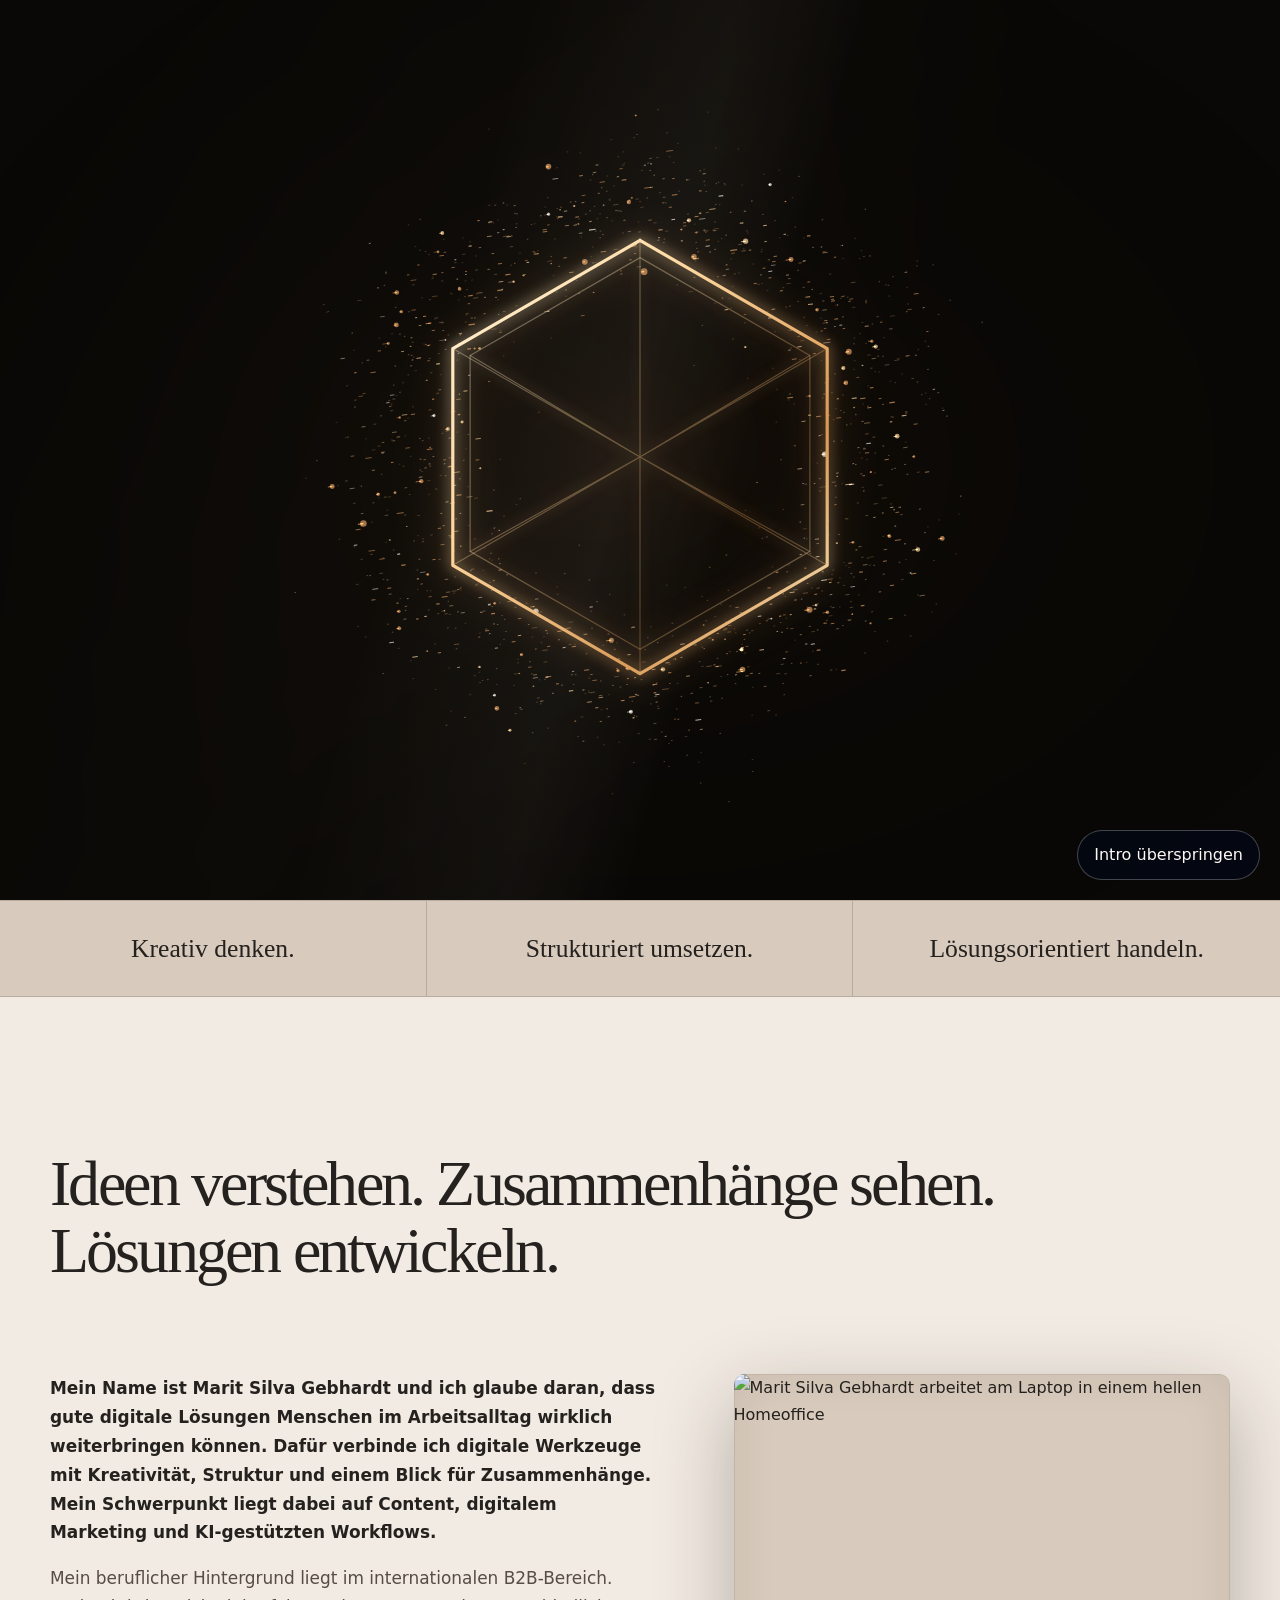
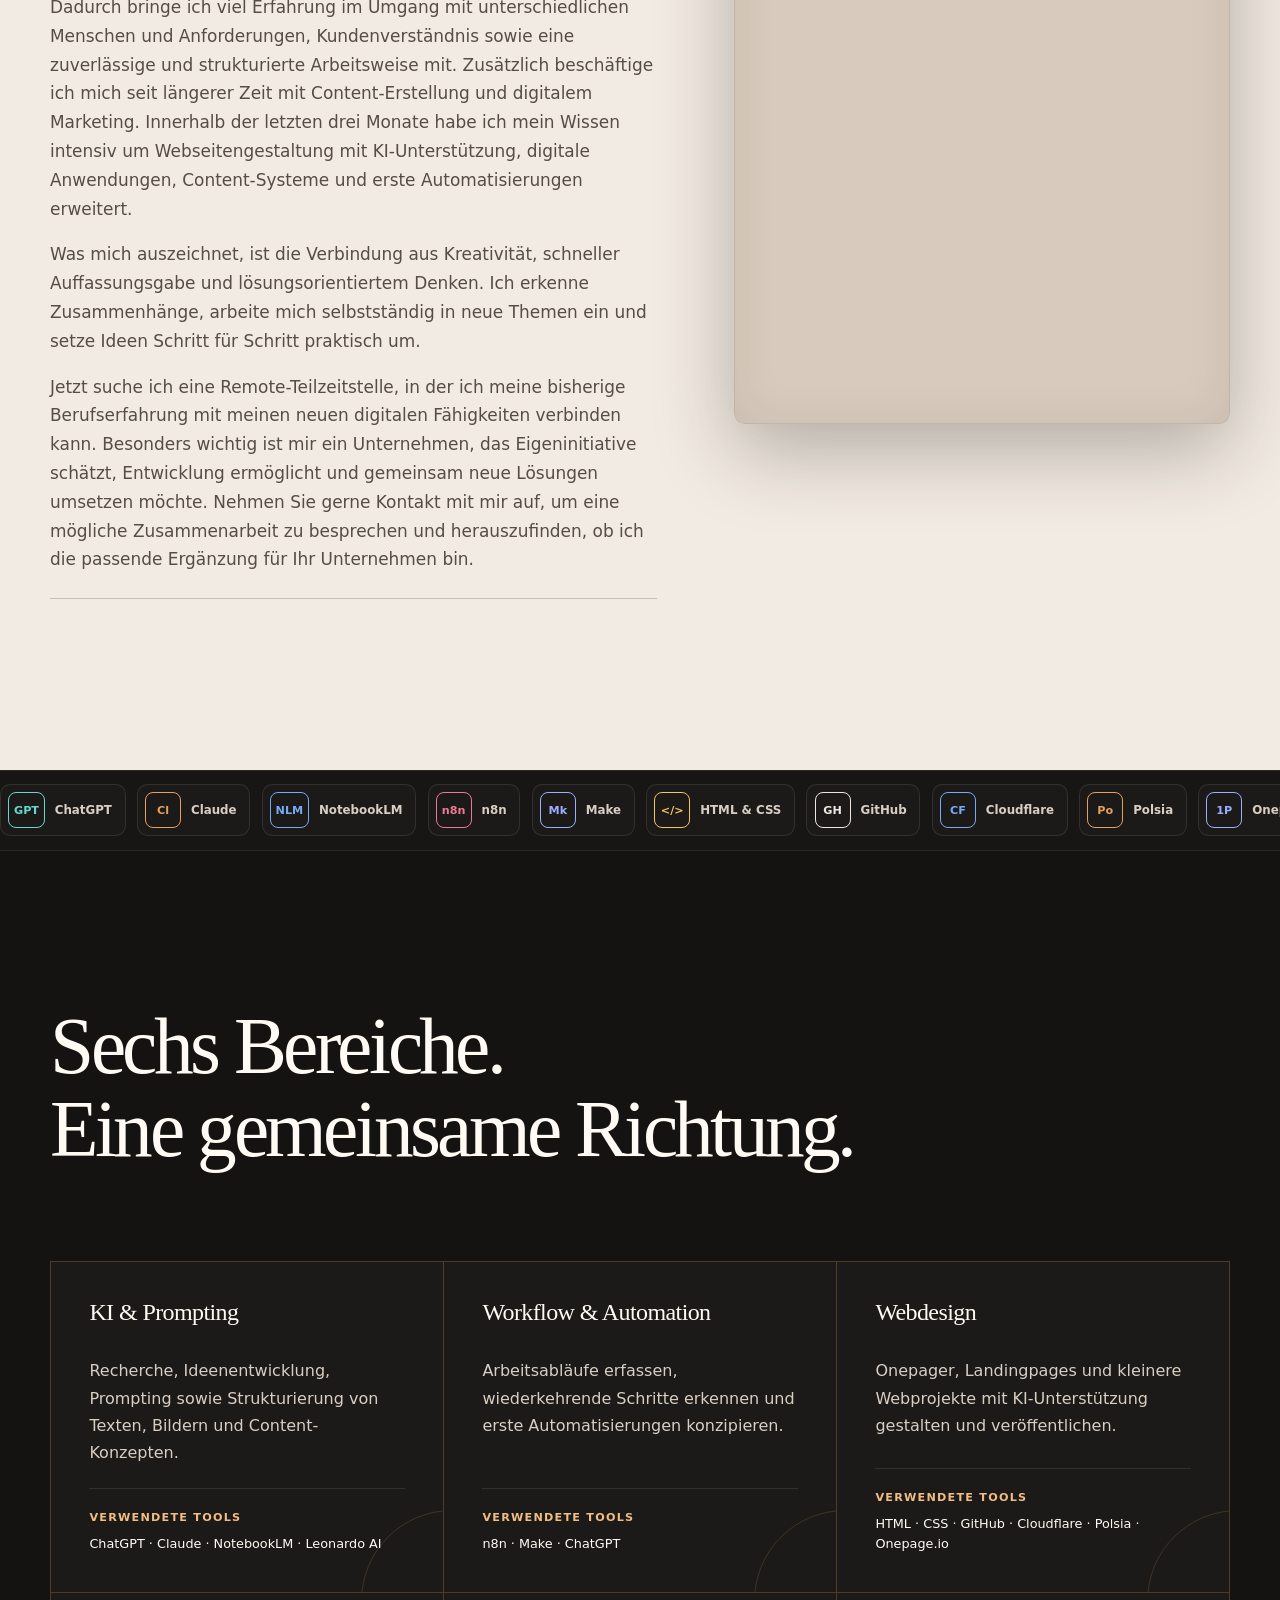
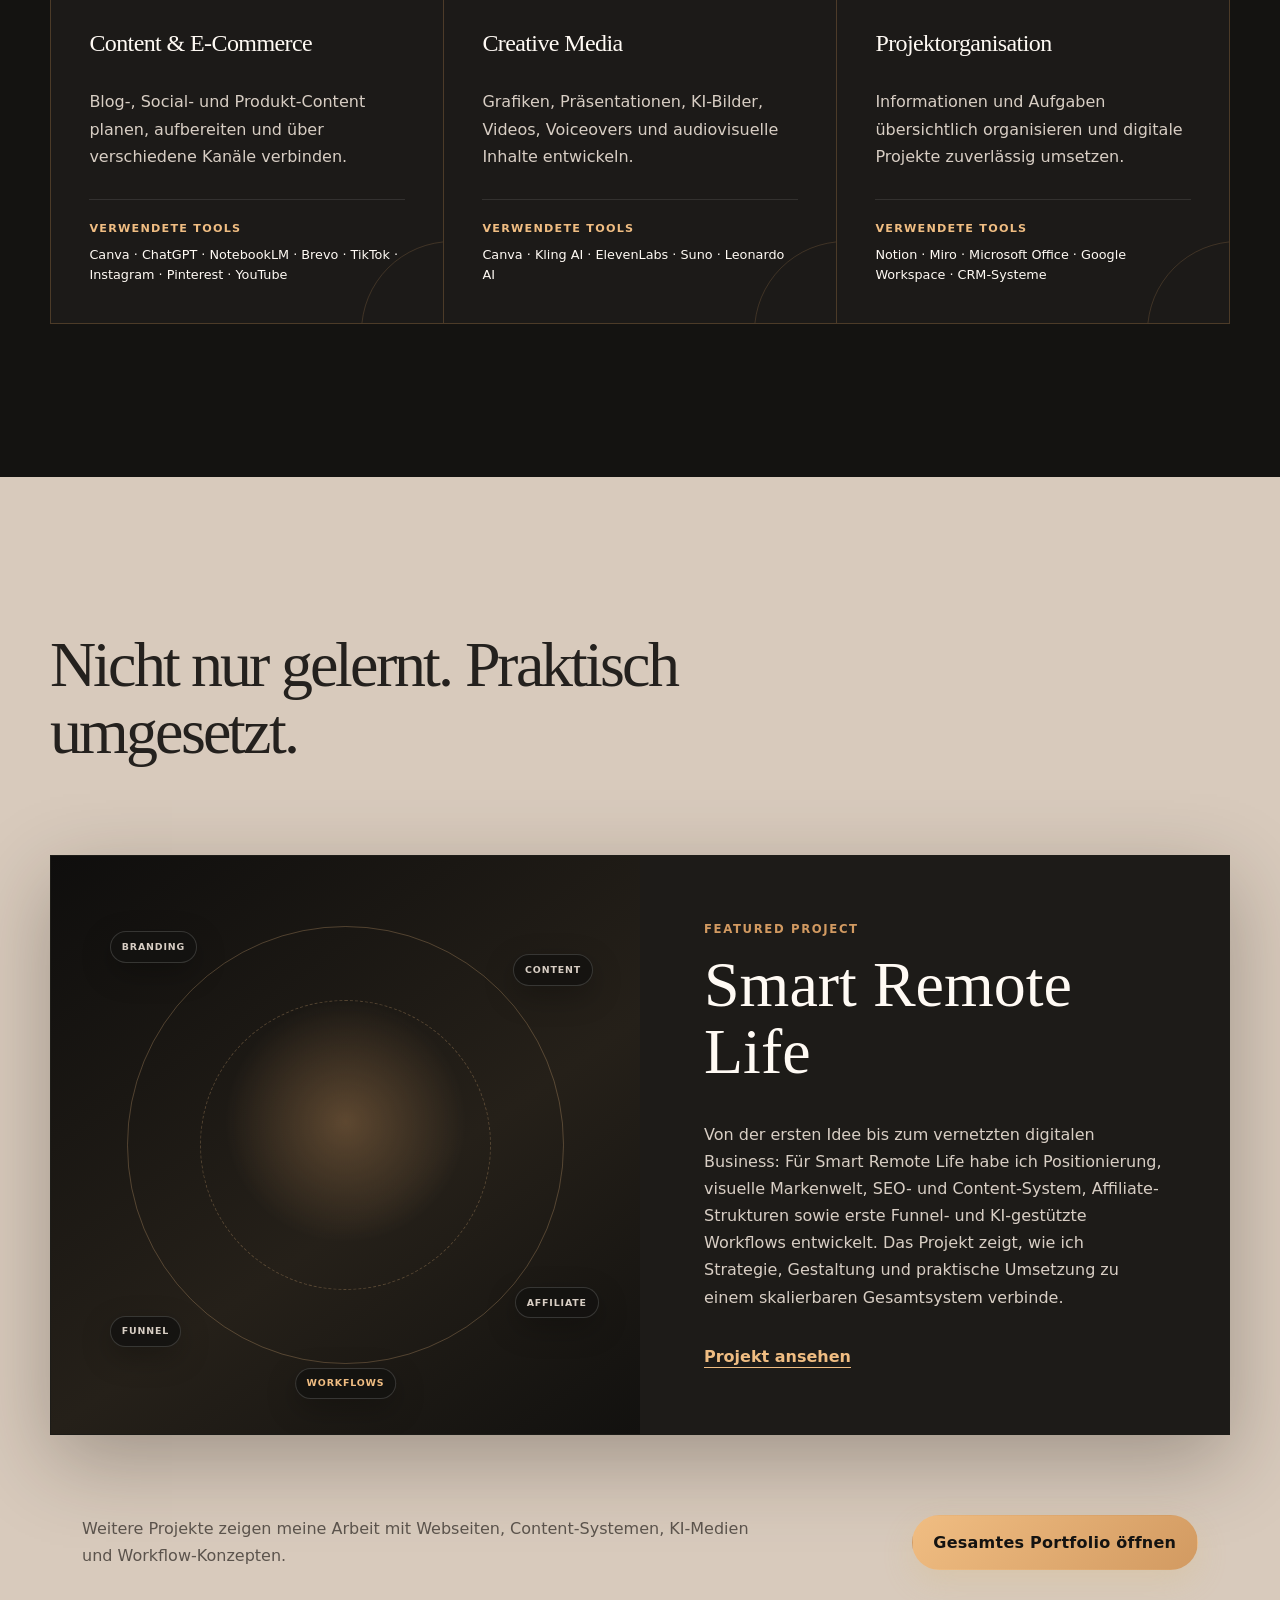
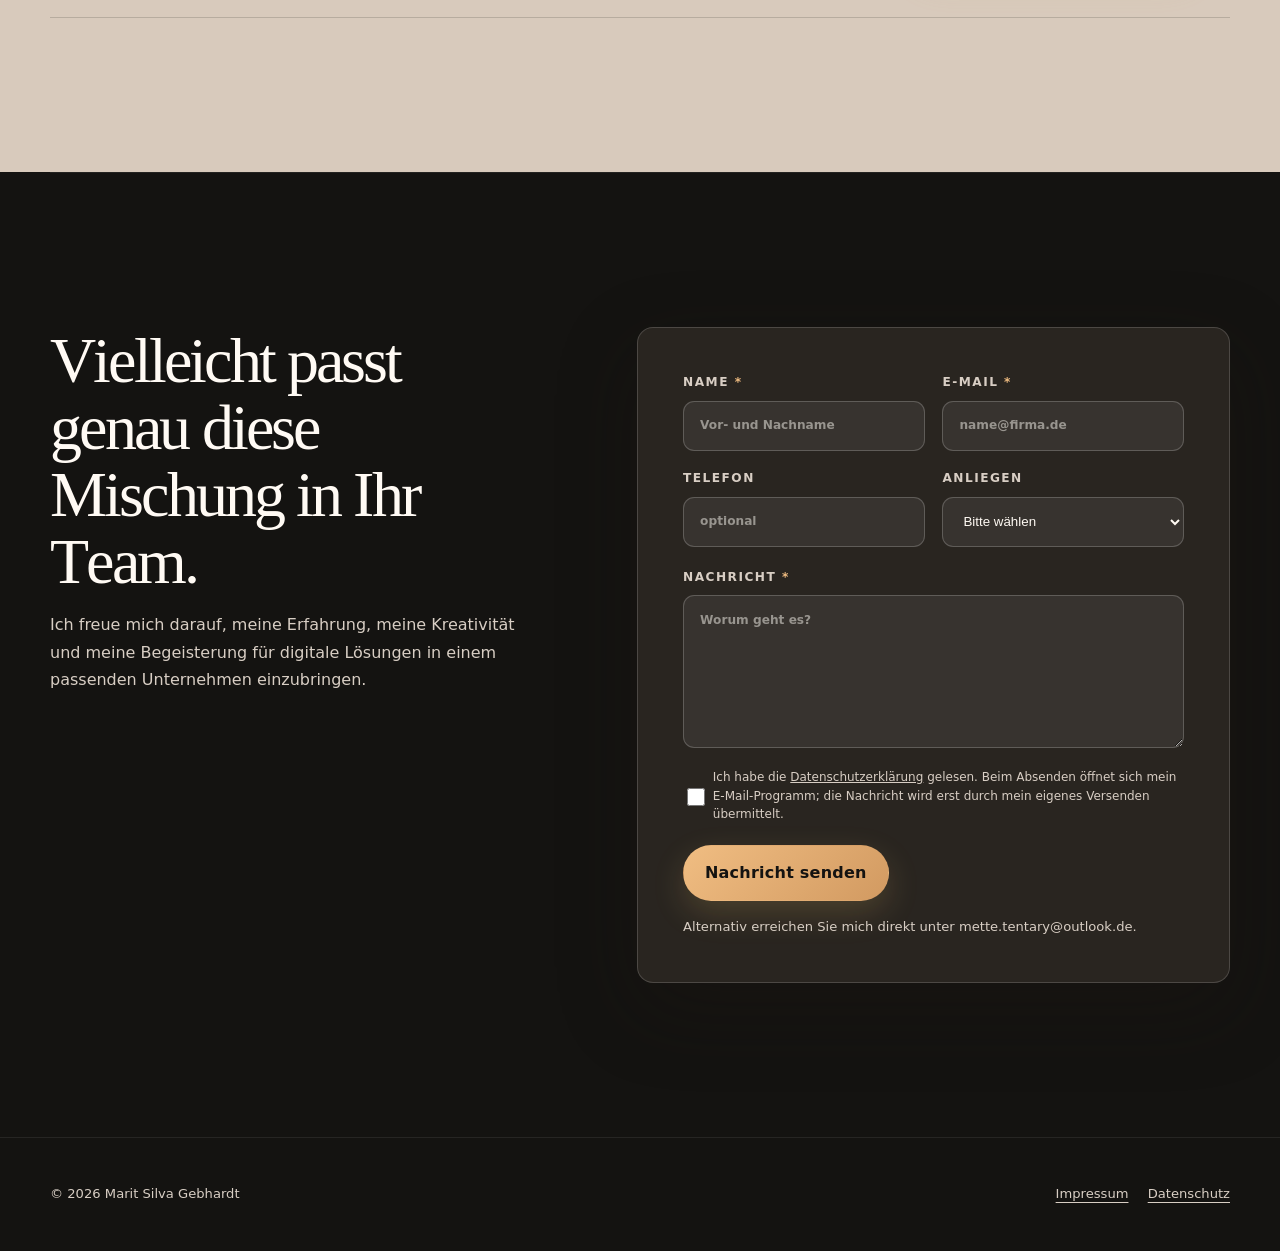
==== index.html @ 7b111ebe "Add files via upload" ====
<!doctype html>
<html lang="de">
<head>
  <meta charset="utf-8">
  <meta name="viewport" content="width=device-width, initial-scale=1">
  <meta name="description" content="Portfolio von Marit Silva Gebhardt: Content, digitales Marketing und KI-gestützte Workflows.">
  <meta name="theme-color" content="#07132f">
  <title>Marit Silva Gebhardt | Digital Portfolio</title>
  <script>
    (() => {
      const navigation = performance.getEntriesByType?.('navigation')?.[0];
      const skipRequested = new URLSearchParams(location.search).get('skipIntro') === '1';
      if (skipRequested && navigation?.type !== 'reload') document.documentElement.classList.add('skip-site-intro');
    })();
  </script>
  <link rel="stylesheet" href="styles.css">
  <script src="app.js" defer></script>
</head>
<body class="home-page">
  <a class="skip-link" href="#main" data-de="Zum Inhalt springen" data-en="Skip to content">Zum Inhalt springen</a>

  <div class="intro-screen" id="introScreen" aria-label="Animierte Einführung">
    <div class="intro-atmosphere" aria-hidden="true"></div>
    <canvas id="nameCanvas" aria-hidden="true"></canvas>
    <div class="intro-stage">
      <div class="countdown" id="countdown" aria-hidden="true">3</div>
      <svg class="intro-hexagon" id="introHexagon" viewBox="0 0 600 600" aria-hidden="true">
        <defs>
          <linearGradient id="hexGold" x1="0" y1="0" x2="1" y2="1">
            <stop offset="0" stop-color="#fff7df"/>
            <stop offset=".34" stop-color="#ffd69c"/>
            <stop offset=".72" stop-color="#d99955"/>
            <stop offset="1" stop-color="#fff1ca"/>
          </linearGradient>
          <filter id="hexGlow" x="-60%" y="-60%" width="220%" height="220%">
            <feGaussianBlur stdDeviation="8" result="blur"/>
            <feMerge><feMergeNode in="blur"/><feMergeNode in="SourceGraphic"/></feMerge>
          </filter>
        </defs>
        <g class="hex-depth" fill="none" stroke="url(#hexGold)">
          <polygon class="hex-back" points="300,78 496,191 496,417 300,530 104,417 104,191"/>
          <polygon class="hex-front" points="300,58 516,183 516,433 300,558 84,433 84,183"/>
          <path class="hex-detail" d="M300 58v500M84 183l432 250M516 183L84 433M104 191l196 117 196-117M104 417l196-109 196 109"/>
          <circle class="hex-core" cx="300" cy="308" r="9"/>
          <g class="hex-nodes" fill="#ffe3b3" stroke="none">
            <circle cx="300" cy="58" r="5"/><circle cx="516" cy="183" r="5"/><circle cx="516" cy="433" r="5"/>
            <circle cx="300" cy="558" r="5"/><circle cx="84" cy="433" r="5"/><circle cx="84" cy="183" r="5"/>
          </g>
        </g>
      </svg>
      <div class="intro-flash" id="introFlash" aria-hidden="true"></div>
      <div class="intro-name" id="introName" aria-hidden="true"><span>MARIT SILVA</span><span>GEBHARDT</span></div>
    </div>
    <button class="skip-intro" id="skipIntro" type="button" data-de="Intro überspringen" data-en="Skip intro">Intro überspringen</button>
  </div>

  <div class="scroll-orbit" aria-hidden="true"><span id="scrollComet"></span></div>

  <header class="site-header" id="top">
    <a class="brand" href="#top" aria-label="Marit Silva Gebhardt – Startseite">
      <span class="brand-mark">MSG</span>
      <span class="brand-name">Marit Silva Gebhardt</span>
    </a>
    <nav class="main-nav" aria-label="Hauptnavigation">
      <a href="#about" data-de="Über mich" data-en="About">Über mich</a>
      <a href="#skills" data-de="Skills" data-en="Skills">Skills</a>
      <a href="portfolio.html" data-de="Portfolio" data-en="Portfolio">Portfolio</a>
      <a href="#contact" data-de="Kontakt" data-en="Contact">Kontakt</a>
    </nav>
    <div class="language-switch" role="group" aria-label="Sprache auswählen">
      <button type="button" class="lang-btn is-active" data-lang="de" aria-pressed="true">DE</button>
      <button type="button" class="lang-btn" data-lang="en" aria-pressed="false">EN</button>
    </div>
  </header>

  <main id="main">
    <section class="hero section-shell" aria-labelledby="hero-title">
      <div class="hero-grid">
        <div class="hero-copy reveal">
          <p class="eyebrow" data-de="Digital Marketing · Content · KI-Workflows" data-en="Digital Marketing · Content · AI Workflows">Digital Marketing · Content · KI-Workflows</p>
          <h1 id="hero-title" class="kinetic-name" aria-label="Marit Silva Gebhardt">Marit Silva<br>Gebhardt</h1>
          <p class="hero-role">Digital Marketing &amp; AI Workflow Assistant</p>
          <p class="hero-pitch" data-de="Ich verbinde digitales Marketing, Content und Webdesign mit KI-gestützten Workflows und ersten Automatisierungen. Dabei bringe ich kreative Ideen, eine strukturierte Arbeitsweise und langjährige internationale B2B-Erfahrung zusammen." data-en="I combine digital marketing, content and web design with AI-supported workflows and initial automations. My work brings together creative ideas, a structured approach and many years of international B2B experience.">Ich verbinde digitales Marketing, Content und Webdesign mit KI-gestützten Workflows und ersten Automatisierungen. Dabei bringe ich kreative Ideen, eine strukturierte Arbeitsweise und langjährige internationale B2B-Erfahrung zusammen.</p>
          <div class="hero-actions">
            <a class="button button-secondary" href="assets/Marit-Silva-Gebhardt-Lebenslauf.pdf" target="_blank" rel="noopener" data-de="Lebenslauf ansehen" data-en="View résumé">Lebenslauf ansehen</a>
            <a class="linkedin-button" href="https://www.linkedin.com/in/marit-silva-gebhardt/" target="_blank" rel="noopener noreferrer" aria-label="LinkedIn-Profil von Marit Silva Gebhardt öffnen" title="LinkedIn-Profil öffnen"><span aria-hidden="true">in</span></a>
          </div>
        </div>

        <div class="hero-system reveal" aria-hidden="true">
          <div class="orbit orbit-one"></div>
          <div class="orbit orbit-two"></div>
          <div class="orbit orbit-three"></div>
          <div class="core"><span>IDEA</span><strong>→</strong><span>IMPACT</span></div>
          <span class="satellite satellite-a">AI</span>
          <span class="satellite satellite-b">WEB</span>
          <span class="satellite satellite-c">CONTENT</span>
        </div>
      </div>
      <div class="hero-meta reveal" aria-label="Kurzprofil">
        <span data-de="Remote · Teilzeit" data-en="Remote · Part-time">Remote · Teilzeit</span>
        <span data-de="Deutsch · Englisch C1" data-en="German · English C1">Deutsch · Englisch C1</span>
        <span data-de="Internationaler B2B-Hintergrund" data-en="International B2B background">Internationaler B2B-Hintergrund</span>
      </div>
    </section>

    <section class="belief-band reveal" aria-label="Kernbotschaft">
      <p data-de="Kreativ denken." data-en="Think creatively.">Kreativ denken.</p>
      <p data-de="Strukturiert umsetzen." data-en="Build with structure.">Strukturiert umsetzen.</p>
      <p data-de="Lösungsorientiert handeln." data-en="Act with solutions in mind.">Lösungsorientiert handeln.</p>
    </section>

    <section class="section-shell about" id="about" aria-labelledby="about-title">
      <div class="section-heading reveal">
        <h2 id="about-title" class="kinetic-heading" data-de="Ideen verstehen. Zusammenhänge sehen. Lösungen entwickeln." data-en="Understand ideas. See connections. Build solutions.">Ideen verstehen. Zusammenhänge sehen. Lösungen entwickeln.</h2>
      </div>

      <div class="about-layout">
        <div class="about-copy reveal">
          <p data-de="Mein Name ist Marit Silva Gebhardt und ich glaube daran, dass gute digitale Lösungen Menschen im Arbeitsalltag wirklich weiterbringen können. Dafür verbinde ich digitale Werkzeuge mit Kreativität, Struktur und einem Blick für Zusammenhänge. Mein Schwerpunkt liegt dabei auf Content, digitalem Marketing und KI-gestützten Workflows." data-en="My name is Marit Silva Gebhardt, and I believe good digital solutions can make a real difference in people's everyday work. I combine digital tools with creativity, structure and an eye for connections. My focus is on content, digital marketing and AI-supported workflows.">Mein Name ist Marit Silva Gebhardt und ich glaube daran, dass gute digitale Lösungen Menschen im Arbeitsalltag wirklich weiterbringen können. Dafür verbinde ich digitale Werkzeuge mit Kreativität, Struktur und einem Blick für Zusammenhänge. Mein Schwerpunkt liegt dabei auf Content, digitalem Marketing und KI-gestützten Workflows.</p>
          <p data-de="Mein beruflicher Hintergrund liegt im internationalen B2B-Bereich. Dadurch bringe ich viel Erfahrung im Umgang mit unterschiedlichen Menschen und Anforderungen, Kundenverständnis sowie eine zuverlässige und strukturierte Arbeitsweise mit. Zusätzlich beschäftige ich mich seit längerer Zeit mit Content-Erstellung und digitalem Marketing. Innerhalb der letzten drei Monate habe ich mein Wissen intensiv um Webseitengestaltung mit KI-Unterstützung, digitale Anwendungen, Content-Systeme und erste Automatisierungen erweitert." data-en="My professional background is in international B2B. It has given me extensive experience with different people and requirements, a strong understanding of customers, and a reliable and structured way of working. I have also been working with content creation and digital marketing for some time. Over the past three months, I have expanded my skills intensively to include AI-supported web design, digital applications, content systems and initial automations.">Mein beruflicher Hintergrund liegt im internationalen B2B-Bereich. Dadurch bringe ich viel Erfahrung im Umgang mit unterschiedlichen Menschen und Anforderungen, Kundenverständnis sowie eine zuverlässige und strukturierte Arbeitsweise mit. Zusätzlich beschäftige ich mich seit längerer Zeit mit Content-Erstellung und digitalem Marketing. Innerhalb der letzten drei Monate habe ich mein Wissen intensiv um Webseitengestaltung mit KI-Unterstützung, digitale Anwendungen, Content-Systeme und erste Automatisierungen erweitert.</p>
          <p data-de="Was mich auszeichnet, ist die Verbindung aus Kreativität, schneller Auffassungsgabe und lösungsorientiertem Denken. Ich erkenne Zusammenhänge, arbeite mich selbstständig in neue Themen ein und setze Ideen Schritt für Schritt praktisch um." data-en="What sets me apart is the combination of creativity, quick comprehension and solution-oriented thinking. I recognise connections, independently familiarise myself with new topics and turn ideas into practical results step by step.">Was mich auszeichnet, ist die Verbindung aus Kreativität, schneller Auffassungsgabe und lösungsorientiertem Denken. Ich erkenne Zusammenhänge, arbeite mich selbstständig in neue Themen ein und setze Ideen Schritt für Schritt praktisch um.</p>
          <p data-de="Jetzt suche ich eine Remote-Teilzeitstelle, in der ich meine bisherige Berufserfahrung mit meinen neuen digitalen Fähigkeiten verbinden kann. Besonders wichtig ist mir ein Unternehmen, das Eigeninitiative schätzt, Entwicklung ermöglicht und gemeinsam neue Lösungen umsetzen möchte. Nehmen Sie gerne Kontakt mit mir auf, um eine mögliche Zusammenarbeit zu besprechen und herauszufinden, ob ich die passende Ergänzung für Ihr Unternehmen bin." data-en="I am now looking for a remote part-time role where I can combine my professional experience with my new digital skills. I am particularly interested in a company that values initiative, supports development and wants to implement new solutions together. Please feel free to contact me to discuss a potential collaboration and find out whether I could be the right addition to your company.">Jetzt suche ich eine Remote-Teilzeitstelle, in der ich meine bisherige Berufserfahrung mit meinen neuen digitalen Fähigkeiten verbinden kann. Besonders wichtig ist mir ein Unternehmen, das Eigeninitiative schätzt, Entwicklung ermöglicht und gemeinsam neue Lösungen umsetzen möchte. Nehmen Sie gerne Kontakt mit mir auf, um eine mögliche Zusammenarbeit zu besprechen und herauszufinden, ob ich die passende Ergänzung für Ihr Unternehmen bin.</p>
        </div>

        <figure class="about-portrait reveal">
          <img src="assets/marit-silva-gebhardt-portrait.png" alt="Marit Silva Gebhardt arbeitet am Laptop in einem hellen Homeoffice">
        </figure>
      </div>
    </section>

    <section class="tools-showcase" aria-label="Tools und Plattformen">
      <div class="tool-marquee reveal">
        <div class="tool-track">
          <div class="tool-chip"><b class="tone-aqua">GPT</b><span>ChatGPT</span></div><div class="tool-chip"><b class="tone-copper">Cl</b><span>Claude</span></div><div class="tool-chip"><b class="tone-blue">NLM</b><span>NotebookLM</span></div><div class="tool-chip"><b class="tone-rose">n8n</b><span>n8n</span></div><div class="tool-chip"><b class="tone-violet">Mk</b><span>Make</span></div><div class="tool-chip"><b class="tone-gold">&lt;/&gt;</b><span>HTML &amp; CSS</span></div><div class="tool-chip"><b class="tone-neutral">GH</b><span>GitHub</span></div><div class="tool-chip"><b class="tone-blue">CF</b><span>Cloudflare</span></div><div class="tool-chip"><b class="tone-copper">Po</b><span>Polsia</span></div><div class="tool-chip"><b class="tone-violet">1P</b><span>Onepage.io</span></div><div class="tool-chip"><b class="tone-blue">Ca</b><span>Canva</span></div><div class="tool-chip"><b class="tone-copper">El</b><span>ElevenLabs</span></div><div class="tool-chip"><b class="tone-neutral">No</b><span>Notion</span></div><div class="tool-chip"><b class="tone-gold">Mi</b><span>Miro</span></div><div class="tool-chip"><b class="tone-rose">Br</b><span>Brevo</span></div><div class="tool-chip"><b class="tone-violet">CRM</b><span>CRM-Systeme</span></div><div class="tool-chip"><b class="tone-gold">GW</b><span>Google Workspace</span></div><div class="tool-chip"><b class="tone-rose">KA</b><span>Kling AI</span></div><div class="tool-chip"><b class="tone-violet">LA</b><span>Leonardo AI</span></div><div class="tool-chip"><b class="tone-aqua">Su</b><span>Suno</span></div><div class="tool-chip"><b class="tone-rose">YT</b><span>YouTube</span></div>
          <div class="tool-chip" aria-hidden="true"><b class="tone-aqua">GPT</b><span>ChatGPT</span></div><div class="tool-chip" aria-hidden="true"><b class="tone-copper">Cl</b><span>Claude</span></div><div class="tool-chip" aria-hidden="true"><b class="tone-blue">NLM</b><span>NotebookLM</span></div><div class="tool-chip" aria-hidden="true"><b class="tone-rose">n8n</b><span>n8n</span></div><div class="tool-chip" aria-hidden="true"><b class="tone-violet">Mk</b><span>Make</span></div><div class="tool-chip" aria-hidden="true"><b class="tone-gold">&lt;/&gt;</b><span>HTML &amp; CSS</span></div><div class="tool-chip" aria-hidden="true"><b class="tone-neutral">GH</b><span>GitHub</span></div><div class="tool-chip" aria-hidden="true"><b class="tone-blue">CF</b><span>Cloudflare</span></div><div class="tool-chip" aria-hidden="true"><b class="tone-copper">Po</b><span>Polsia</span></div><div class="tool-chip" aria-hidden="true"><b class="tone-violet">1P</b><span>Onepage.io</span></div><div class="tool-chip" aria-hidden="true"><b class="tone-blue">Ca</b><span>Canva</span></div><div class="tool-chip" aria-hidden="true"><b class="tone-copper">El</b><span>ElevenLabs</span></div><div class="tool-chip" aria-hidden="true"><b class="tone-neutral">No</b><span>Notion</span></div><div class="tool-chip" aria-hidden="true"><b class="tone-gold">Mi</b><span>Miro</span></div><div class="tool-chip" aria-hidden="true"><b class="tone-rose">Br</b><span>Brevo</span></div><div class="tool-chip" aria-hidden="true"><b class="tone-violet">CRM</b><span>CRM-Systeme</span></div><div class="tool-chip" aria-hidden="true"><b class="tone-gold">GW</b><span>Google Workspace</span></div><div class="tool-chip" aria-hidden="true"><b class="tone-rose">KA</b><span>Kling AI</span></div><div class="tool-chip" aria-hidden="true"><b class="tone-violet">LA</b><span>Leonardo AI</span></div><div class="tool-chip" aria-hidden="true"><b class="tone-aqua">Su</b><span>Suno</span></div><div class="tool-chip" aria-hidden="true"><b class="tone-rose">YT</b><span>YouTube</span></div>
        </div>
      </div>
    </section>

    <section class="section-shell skills" id="skills" aria-labelledby="skills-title">
      <div class="section-heading reveal">
        <h2 id="skills-title" class="kinetic-heading" data-de="Sechs Bereiche. Eine gemeinsame Richtung." data-en="Six areas. One shared direction.">Sechs Bereiche. Eine gemeinsame Richtung.</h2>
      </div>

      <div class="skills-grid">
        <article class="skill-card reveal"><h3 data-de="KI & Prompting" data-en="AI & Prompting">KI & Prompting</h3><p data-de="Recherche, Ideenentwicklung, Prompting sowie Strukturierung von Texten, Bildern und Content-Konzepten." data-en="Research, ideation, prompting and structuring text, visuals and content concepts.">Recherche, Ideenentwicklung, Prompting sowie Strukturierung von Texten, Bildern und Content-Konzepten.</p><p class="used-tools"><span data-de="Verwendete Tools" data-en="Tools used">Verwendete Tools</span>ChatGPT · Claude · NotebookLM · Leonardo AI</p></article>
        <article class="skill-card reveal"><h3 data-de="Workflow & Automation" data-en="Workflow & Automation">Workflow & Automation</h3><p data-de="Arbeitsabläufe erfassen, wiederkehrende Schritte erkennen und erste Automatisierungen konzipieren." data-en="Mapping processes, identifying recurring steps and designing initial automations.">Arbeitsabläufe erfassen, wiederkehrende Schritte erkennen und erste Automatisierungen konzipieren.</p><p class="used-tools"><span data-de="Verwendete Tools" data-en="Tools used">Verwendete Tools</span>n8n · Make · ChatGPT</p></article>
        <article class="skill-card reveal"><h3 data-de="Webdesign" data-en="Web Design">Webdesign</h3><p data-de="Onepager, Landingpages und kleinere Webprojekte mit KI-Unterstützung gestalten und veröffentlichen." data-en="Designing and publishing one-pagers, landing pages and smaller web projects with AI support.">Onepager, Landingpages und kleinere Webprojekte mit KI-Unterstützung gestalten und veröffentlichen.</p><p class="used-tools"><span data-de="Verwendete Tools" data-en="Tools used">Verwendete Tools</span>HTML · CSS · GitHub · Cloudflare · Polsia · Onepage.io</p></article>
        <article class="skill-card reveal"><h3 data-de="Content & E-Commerce" data-en="Content & E-Commerce">Content & E-Commerce</h3><p data-de="Blog-, Social- und Produkt-Content planen, aufbereiten und über verschiedene Kanäle verbinden." data-en="Planning, producing and connecting blog, social and product content across channels.">Blog-, Social- und Produkt-Content planen, aufbereiten und über verschiedene Kanäle verbinden.</p><p class="used-tools"><span data-de="Verwendete Tools" data-en="Tools used">Verwendete Tools</span>Canva · ChatGPT · NotebookLM · Brevo · TikTok · Instagram · Pinterest · YouTube</p></article>
        <article class="skill-card reveal"><h3 data-de="Creative Media" data-en="Creative Media">Creative Media</h3><p data-de="Grafiken, Präsentationen, KI-Bilder, Videos, Voiceovers und audiovisuelle Inhalte entwickeln." data-en="Creating graphics, presentations, AI images, videos, voiceovers and audiovisual content.">Grafiken, Präsentationen, KI-Bilder, Videos, Voiceovers und audiovisuelle Inhalte entwickeln.</p><p class="used-tools"><span data-de="Verwendete Tools" data-en="Tools used">Verwendete Tools</span>Canva · Kling AI · ElevenLabs · Suno · Leonardo AI</p></article>
        <article class="skill-card reveal"><h3 data-de="Projektorganisation" data-en="Project Organisation">Projektorganisation</h3><p data-de="Informationen und Aufgaben übersichtlich organisieren und digitale Projekte zuverlässig umsetzen." data-en="Organising information and tasks clearly and delivering digital projects reliably.">Informationen und Aufgaben übersichtlich organisieren und digitale Projekte zuverlässig umsetzen.</p><p class="used-tools"><span data-de="Verwendete Tools" data-en="Tools used">Verwendete Tools</span>Notion · Miro · Microsoft Office · Google Workspace · CRM-Systeme</p></article>
      </div>
    </section>

    <section class="portfolio-preview section-shell" id="work" aria-labelledby="work-title">
      <div class="section-heading reveal">
        <h2 id="work-title" class="kinetic-heading" data-de="Nicht nur gelernt. Praktisch umgesetzt." data-en="More than learning. Put into practice.">Nicht nur gelernt. Praktisch umgesetzt.</h2>
      </div>

      <div class="project-feature reveal">
        <a class="project-visual visual-srl-feature project-visual-link" href="https://smart-remote-life.com/index.html" target="_blank" rel="noopener noreferrer" aria-label="Website von Smart Remote Life in einem neuen Tab öffnen">
          <img class="srl-logo-3d" src="assets/smart-remote-life-logo.png" alt="">
          <span class="srl-feature-node srl-node-brand">BRANDING</span>
          <span class="srl-feature-node srl-node-content">CONTENT</span>
          <span class="srl-feature-node srl-node-affiliate">AFFILIATE</span>
          <span class="srl-feature-node srl-node-funnel">FUNNEL</span>
          <span class="srl-feature-node srl-node-workflow">WORKFLOWS</span>
        </a>
        <div class="project-feature-copy">
          <p class="project-kicker">Featured Project</p>
          <h3>Smart Remote Life</h3>
          <p data-de="Von der ersten Idee bis zum vernetzten digitalen Business: Für Smart Remote Life habe ich Positionierung, visuelle Markenwelt, SEO- und Content-System, Affiliate-Strukturen sowie erste Funnel- und KI-gestützte Workflows entwickelt. Das Projekt zeigt, wie ich Strategie, Gestaltung und praktische Umsetzung zu einem skalierbaren Gesamtsystem verbinde." data-en="From the first idea to a connected digital business: for Smart Remote Life, I developed the positioning, visual brand world, SEO and content system, affiliate structures, and initial funnel and AI-assisted workflows. The project demonstrates how I combine strategy, design and hands-on execution into one scalable system.">Von der ersten Idee bis zum vernetzten digitalen Business: Für Smart Remote Life habe ich Positionierung, visuelle Markenwelt, SEO- und Content-System, Affiliate-Strukturen sowie erste Funnel- und KI-gestützte Workflows entwickelt. Das Projekt zeigt, wie ich Strategie, Gestaltung und praktische Umsetzung zu einem skalierbaren Gesamtsystem verbinde.</p>
          <a class="text-link" href="portfolio.html#smart-remote-life" data-de="Projekt ansehen" data-en="View project">Projekt ansehen <span aria-hidden="true">↗</span></a>
        </div>
      </div>

      <div class="portfolio-cta reveal">
        <p data-de="Weitere Projekte zeigen meine Arbeit mit Webseiten, Content-Systemen, KI-Medien und Workflow-Konzepten." data-en="More projects show my work with websites, content systems, AI media and workflow concepts.">Weitere Projekte zeigen meine Arbeit mit Webseiten, Content-Systemen, KI-Medien und Workflow-Konzepten.</p>
        <a class="button button-primary" href="portfolio.html" data-de="Gesamtes Portfolio öffnen" data-en="Open full portfolio">Gesamtes Portfolio öffnen</a>
      </div>
    </section>

    <section class="contact section-shell" id="contact" aria-labelledby="contact-title">
      <div class="contact-layout">
        <div class="contact-copy reveal">
          <h2 id="contact-title" class="kinetic-heading" data-de="Vielleicht passt genau diese Mischung in Ihr Team." data-en="Perhaps this combination is exactly what your team needs.">Vielleicht passt genau diese Mischung in Ihr Team.</h2>
          <p data-de="Ich freue mich darauf, meine Erfahrung, meine Kreativität und meine Begeisterung für digitale Lösungen in einem passenden Unternehmen einzubringen." data-en="I look forward to bringing my experience, creativity and enthusiasm for digital solutions to the right company.">Ich freue mich darauf, meine Erfahrung, meine Kreativität und meine Begeisterung für digitale Lösungen in einem passenden Unternehmen einzubringen.</p>
        </div>

        <form class="contact-form reveal" name="portfolio-contact" action="mailto:mette.tentary@outlook.de" method="post" enctype="text/plain" data-email-recipient="mette.tentary@outlook.de">
          <div class="contact-form-grid">
            <label><span><span data-de="Name" data-en="Name">Name</span> <b aria-hidden="true">*</b></span><input type="text" name="name" autocomplete="name" required data-placeholder-de="Vor- und Nachname" data-placeholder-en="First and last name" placeholder="Vor- und Nachname"></label>
            <label><span><span data-de="E-Mail" data-en="Email">E-Mail</span> <b aria-hidden="true">*</b></span><input type="email" name="email" autocomplete="email" required data-placeholder-de="name@firma.de" data-placeholder-en="name@company.com" placeholder="name@firma.de"></label>
            <label><span data-de="Telefon" data-en="Phone">Telefon</span><input type="tel" name="phone" autocomplete="tel" data-placeholder-de="optional" data-placeholder-en="optional" placeholder="optional"></label>
            <label><span data-de="Anliegen" data-en="Enquiry">Anliegen</span><select name="subject" required>
              <option value="" selected disabled data-de="Bitte wählen" data-en="Please select">Bitte wählen</option>
              <option value="remote-part-time" data-de="Remote-Teilzeitstelle" data-en="Remote part-time position">Remote-Teilzeitstelle</option>
              <option value="project" data-de="Projektanfrage" data-en="Project enquiry">Projektanfrage</option>
              <option value="collaboration" data-de="Freie Zusammenarbeit" data-en="Freelance collaboration">Freie Zusammenarbeit</option>
              <option value="other" data-de="Sonstiges" data-en="Other">Sonstiges</option>
            </select></label>
          </div>
          <label class="message-field"><span><span data-de="Nachricht" data-en="Message">Nachricht</span> <b aria-hidden="true">*</b></span><textarea name="message" rows="6" required data-placeholder-de="Worum geht es?" data-placeholder-en="How can I help?" placeholder="Worum geht es?"></textarea></label>
          <label class="consent"><input type="checkbox" name="privacy" required><span><span data-de="Ich habe die " data-en="I have read the ">Ich habe die </span><a href="datenschutz.html" data-de="Datenschutzerklärung" data-en="privacy policy">Datenschutzerklärung</a><span data-de=" gelesen. Beim Absenden öffnet sich mein E-Mail-Programm; die Nachricht wird erst durch mein eigenes Versenden übermittelt." data-en=". Submitting opens my email application; the message is only transmitted when I send it myself."> gelesen. Beim Absenden öffnet sich mein E-Mail-Programm; die Nachricht wird erst durch mein eigenes Versenden übermittelt.</span></span></label>
          <button class="button button-primary" type="submit" data-de="Nachricht senden" data-en="Send message">Nachricht senden</button>
          <p class="form-note" data-de="Alternativ erreichen Sie mich direkt unter mette.tentary@outlook.de." data-en="Alternatively, email me directly at mette.tentary@outlook.de.">Alternativ erreichen Sie mich direkt unter mette.tentary@outlook.de.</p>
        </form>
      </div>
    </section>
  </main>

  <footer class="site-footer">
    <p>© <span id="year"></span> Marit Silva Gebhardt</p>
    <div><a href="impressum.html" data-de="Impressum" data-en="Legal notice">Impressum</a><a href="datenschutz.html" data-de="Datenschutz" data-en="Privacy">Datenschutz</a></div>
  </footer>
</body>
</html>
---- styles.css ----
:root {
  --navy-950: #141311;
  --navy-900: #1d1b18;
  --navy-800: #292622;
  --navy-700: #3a342e;
  --gold: #d29a61;
  --gold-bright: #f0bd82;
  --white: #fffaf4;
  --mist: #d8cec4;
  --sand: #b2a08f;
  --sand-light: #d8cabc;
  --cream: #f2ebe3;
  --ink: #24211e;
  --line: rgba(210, 154, 97, 0.34);
  --surface: rgba(55, 49, 43, 0.62);
  --shadow: 0 26px 80px rgba(31, 24, 18, 0.3);
  --max: 1180px;
}

* { box-sizing: border-box; }
html { scroll-behavior: smooth; scroll-padding-top: 6rem; }
body { margin: 0; color: var(--white); background: var(--navy-950); font-family: Inter, ui-sans-serif, system-ui, -apple-system, BlinkMacSystemFont, "Segoe UI", sans-serif; font-size: 1rem; line-height: 1.7; overflow-x: hidden; }
body::before { content: ""; position: fixed; inset: 0; pointer-events: none; background: radial-gradient(circle at 15% 15%, rgba(210,154,97,.12), transparent 30%), radial-gradient(circle at 82% 45%, rgba(178,160,143,.08), transparent 24%), linear-gradient(rgba(255,255,255,.014) 1px, transparent 1px), linear-gradient(90deg, rgba(255,255,255,.014) 1px, transparent 1px); background-size: auto, auto, 56px 56px, 56px 56px; z-index: -2; }
a { color: inherit; }
button, input, textarea { font: inherit; }
button, a { -webkit-tap-highlight-color: transparent; }
:focus-visible { outline: 3px solid var(--gold-bright); outline-offset: 4px; }
.skip-link { position: fixed; left: 1rem; top: -5rem; z-index: 200; background: var(--gold); color: var(--navy-950); padding: .7rem 1rem; border-radius: .4rem; font-weight: 800; }
.skip-link:focus { top: 1rem; }
.section-shell { width: min(var(--max), calc(100% - 3rem)); margin-inline: auto; }
.eyebrow { margin: 0 0 .7rem; color: var(--gold-bright); font-size: .78rem; line-height: 1.4; font-weight: 800; letter-spacing: .17em; text-transform: uppercase; }
h1, h2, h3, p { overflow-wrap: break-word; }
h1, h2, h3 { margin-top: 0; line-height: 1.05; }
h2 { max-width: 820px; margin-bottom: 0; font-family: Georgia, "Times New Roman", serif; font-size: clamp(2.3rem, 5vw, 5.6rem); font-weight: 500; letter-spacing: -.045em; }
.button { display: inline-flex; min-height: 48px; align-items: center; justify-content: center; padding: .82rem 1.3rem; border: 1px solid transparent; border-radius: 999px; text-decoration: none; font-weight: 800; letter-spacing: .015em; cursor: pointer; transition: transform .25s ease, background .25s ease, border-color .25s ease; }
.button:hover { transform: translateY(-3px); }
.button-primary { color: var(--navy-950); background: linear-gradient(135deg, var(--gold-bright), var(--gold)); box-shadow: 0 12px 32px rgba(217, 182, 101, .2); }
.button-secondary { border-color: var(--line); background: rgba(255,255,255,.04); }
.button-secondary:hover { border-color: var(--gold); background: rgba(217,182,101,.08); }
.linkedin-button { display: grid; width: 48px; height: 48px; place-items: center; border: 1px solid rgba(255,255,255,.18); border-radius: .58rem; color: #fff; background: #0a66c2; font-weight: 900; text-decoration: none; box-shadow: 0 10px 26px rgba(10,102,194,.24); transition: transform .25s ease, background .25s ease, box-shadow .25s ease; }
.linkedin-button:hover { transform: translateY(-3px); background: #084f98; box-shadow: 0 14px 34px rgba(10,102,194,.34); }
.linkedin-button span { font-family: Arial, sans-serif; font-size: 1.45rem; line-height: 1; letter-spacing: -.08em; transform: translateY(-1px); }
.text-link { display: inline-flex; align-items: center; gap: .5rem; color: var(--gold-bright); font-weight: 800; text-decoration-thickness: 1px; text-underline-offset: .32rem; }

.skip-site-intro .intro-screen { display: none; }
.intro-screen { position: fixed; inset: 0; z-index: 500; display: grid; place-items: center; overflow: hidden; isolation: isolate; background: #090806; transition: opacity .9s ease, visibility .9s ease; }
.intro-screen::before { content: ""; position: absolute; inset: -12%; z-index: 0; background: radial-gradient(ellipse at 50% 51%, rgba(140,82,36,.26) 0%, rgba(52,30,18,.18) 27%, transparent 62%), linear-gradient(118deg, transparent 18%, rgba(255,214,156,.055) 43%, transparent 58%); filter: blur(8px); transform: scale(1.08); animation: atmosphereBreathe 5.6s ease-in-out both; }
.intro-screen::after { content: ""; position: absolute; inset: 0; z-index: 4; pointer-events: none; background: radial-gradient(ellipse at center, transparent 28%, rgba(0,0,0,.35) 72%, rgba(0,0,0,.82) 100%), linear-gradient(105deg, transparent 35%, rgba(255,239,214,.07) 49%, transparent 57%); mix-blend-mode: screen; opacity: .72; }
.intro-screen.is-finished { opacity: 0; visibility: hidden; }
#nameCanvas { position: absolute; inset: 0; width: 100%; height: 100%; z-index: 2; opacity: 1; transition: opacity .58s ease; }
#nameCanvas.is-fading { opacity: 0; }
.intro-atmosphere { position: absolute; inset: -20%; z-index: 1; pointer-events: none; background: conic-gradient(from 225deg at 50% 50%, transparent 0 31%, rgba(255,210,147,.08) 37%, transparent 44% 100%); filter: blur(38px); animation: cinematicSweep 5.2s cubic-bezier(.2,.7,.2,1) both; }
.intro-stage { position: absolute; inset: 0; z-index: 3; display: grid; place-items: center; pointer-events: none; }
.intro-name { position: absolute; z-index: 6; display: flex; flex-direction: column; align-items: center; overflow: hidden; opacity: 0; color: #fff; font-family: Georgia, "Times New Roman", serif; font-size: clamp(2.6rem, 7.5vw, 7rem); font-weight: 560; line-height: .9; letter-spacing: .12em; text-align: center; text-shadow: 0 0 18px rgba(255,255,255,.32), 0 0 72px rgba(240,189,130,.18), 0 8px 45px rgba(0,0,0,.7); clip-path: inset(0 52% 0 52%); filter: blur(18px); transform: scale(.92); }
.intro-name::after { content: ""; position: absolute; inset: -25% -35%; background: linear-gradient(105deg, transparent 38%, rgba(255,255,255,.92) 49%, transparent 59%); mix-blend-mode: screen; transform: translateX(-65%); }
.intro-name.is-visible { animation: introNameReveal 1.15s cubic-bezier(.18,.86,.2,1) forwards; }
.intro-name.is-visible::after { animation: nameLightSweep 1.4s .12s cubic-bezier(.2,.7,.2,1) forwards; }
.countdown { position: relative; z-index: 7; display: grid; min-width: 1.1em; place-items: center; font-family: Georgia, serif; font-size: clamp(10rem, 30vw, 22rem); font-weight: 400; font-variant-numeric: tabular-nums; line-height: .78; color: #fff6e9; text-shadow: 0 0 12px rgba(255,246,233,.82), 0 0 44px rgba(240,189,130,.64), 0 0 150px rgba(210,154,97,.38); animation: countCinematic .72s cubic-bezier(.16,.8,.22,1) both; }
.intro-hexagon { position: absolute; z-index: 5; width: min(66vw, 520px); height: min(66vw, 520px); overflow: visible; opacity: 0; filter: drop-shadow(0 0 18px rgba(244,182,112,.28)); transform: perspective(900px) rotateX(64deg) rotateZ(-7deg) scale(.72); transform-style: preserve-3d; }
.intro-hexagon .hex-depth { filter: url(#hexGlow); }
.intro-hexagon polygon, .intro-hexagon path { vector-effect: non-scaling-stroke; stroke-linecap: round; stroke-linejoin: round; }
.intro-hexagon .hex-front { stroke-width: 3.2; stroke-dasharray: 1600; stroke-dashoffset: 1600; }
.intro-hexagon .hex-back { stroke-width: 1.25; opacity: .35; stroke-dasharray: 1500; stroke-dashoffset: -1500; }
.intro-hexagon .hex-detail { stroke-width: 1.1; opacity: .34; stroke-dasharray: 1900; stroke-dashoffset: 1900; }
.intro-hexagon .hex-core, .intro-hexagon .hex-nodes { opacity: 0; }
.intro-hexagon.is-forming { animation: hexagonArrive 1.28s cubic-bezier(.12,.72,.2,1) forwards; }
.intro-hexagon.is-forming .hex-front, .intro-hexagon.is-forming .hex-back, .intro-hexagon.is-forming .hex-detail { animation: drawHex 1.05s cubic-bezier(.35,.05,.2,1) forwards; }
.intro-hexagon.is-forming .hex-back { animation-delay: .08s; }
.intro-hexagon.is-forming .hex-detail { animation-delay: .2s; }
.intro-hexagon.is-charged .hex-core, .intro-hexagon.is-charged .hex-nodes { animation: nodesIgnite .45s ease-out forwards; }
.intro-hexagon.is-bursting { animation: hexagonBurst .66s cubic-bezier(.3,.02,.7,.2) forwards; }
.intro-flash { position: absolute; z-index: 5; width: 10px; aspect-ratio: 1; border-radius: 50%; opacity: 0; background: #fff9ef; box-shadow: 0 0 40px 18px rgba(255,232,195,.9), 0 0 120px 55px rgba(232,164,91,.48); }
.intro-flash.is-visible { animation: cinematicFlash .7s ease-out forwards; }
.skip-intro { position: absolute; right: 1.25rem; bottom: 1.25rem; z-index: 5; border: 1px solid rgba(255,255,255,.25); border-radius: 999px; padding: .65rem 1rem; color: var(--white); background: rgba(3,8,23,.65); cursor: pointer; }
@keyframes countCinematic { 0% { opacity: 0; filter: blur(24px); transform: scale(1.32); } 30% { opacity: 1; filter: blur(0); } 72% { opacity: .95; } 100% { opacity: 0; filter: blur(8px); transform: scale(.82); } }
@keyframes atmosphereBreathe { 0% { opacity: .5; transform: scale(1.08); } 55% { opacity: 1; transform: scale(1); } 100% { opacity: .34; transform: scale(1.12); } }
@keyframes cinematicSweep { 0% { opacity: 0; transform: translate3d(-14%,8%,0) rotate(-8deg); } 34% { opacity: .85; } 72% { opacity: .45; transform: translate3d(7%,-5%,0) rotate(5deg); } 100% { opacity: 0; transform: translate3d(18%,-12%,0) rotate(9deg); } }
@keyframes hexagonArrive { 0% { opacity: 0; filter: blur(16px) drop-shadow(0 0 10px rgba(244,182,112,.2)); transform: perspective(900px) rotateX(64deg) rotateZ(-7deg) scale(.72); } 56% { opacity: 1; filter: blur(0) drop-shadow(0 0 34px rgba(244,182,112,.55)); } 100% { opacity: 1; filter: blur(0) drop-shadow(0 0 22px rgba(244,182,112,.42)); transform: perspective(900px) rotateX(0) rotateZ(0) scale(1); } }
@keyframes drawHex { to { stroke-dashoffset: 0; } }
@keyframes nodesIgnite { 0% { opacity: 0; } 55% { opacity: 1; filter: drop-shadow(0 0 14px #fff); } 100% { opacity: .95; filter: drop-shadow(0 0 6px #ffd69c); } }
@keyframes hexagonBurst { 0% { opacity: 1; transform: scale(1); } 18% { opacity: 1; filter: brightness(2) drop-shadow(0 0 55px rgba(255,220,168,.92)); transform: scale(.94); } 100% { opacity: 0; filter: blur(18px) brightness(2.6); transform: scale(1.46); } }
@keyframes cinematicFlash { 0% { opacity: 0; transform: scale(.3); } 13% { opacity: 1; } 100% { opacity: 0; transform: scale(42); } }
@keyframes introNameReveal { 0% { opacity: 0; clip-path: inset(0 52% 0 52%); filter: blur(18px); letter-spacing: .12em; transform: scale(.92); } 58% { opacity: 1; clip-path: inset(0 0 0 0); filter: blur(0); letter-spacing: .015em; transform: scale(1.02); } 100% { opacity: 1; clip-path: inset(0 0 0 0); filter: blur(0); letter-spacing: -.025em; transform: scale(1); } }
@keyframes nameLightSweep { to { transform: translateX(65%); } }

.site-header { position: sticky; top: 0; z-index: 100; display: grid; grid-template-columns: 1fr auto 1fr; align-items: center; gap: 1.5rem; min-height: 76px; padding: .8rem max(1.5rem, calc((100% - var(--max)) / 2)); border-bottom: 1px solid rgba(255,255,255,.07); background: rgba(20,19,17,.84); backdrop-filter: blur(18px); }
.brand { display: inline-flex; align-items: center; gap: .8rem; justify-self: start; text-decoration: none; font-weight: 800; }
.brand-mark { display: grid; width: 42px; height: 42px; place-items: center; border: 1px solid var(--gold); border-radius: 50%; color: var(--gold-bright); font-size: .72rem; letter-spacing: .12em; }
.main-nav { display: flex; gap: 1.4rem; }
.main-nav a { color: var(--mist); font-size: .9rem; text-decoration: none; transition: color .2s ease; }
.main-nav a:hover { color: var(--gold-bright); }
.language-switch { display: flex; justify-self: end; padding: .2rem; border: 1px solid rgba(255,255,255,.12); border-radius: 999px; }
.lang-btn { min-width: 38px; min-height: 34px; border: 0; border-radius: 999px; color: var(--mist); background: transparent; font-size: .75rem; font-weight: 800; cursor: pointer; }
.lang-btn.is-active { color: var(--navy-950); background: var(--gold-bright); }

.hero { min-height: calc(100svh - 76px); display: flex; flex-direction: column; justify-content: center; padding-block: clamp(5rem, 10vw, 9rem) 2rem; }
.hero-grid { display: grid; grid-template-columns: minmax(0, 1.2fr) minmax(320px, .8fr); align-items: center; gap: clamp(2rem, 7vw, 7rem); }
.kinetic-name { margin: 0; font-family: Georgia, "Times New Roman", serif; font-size: clamp(4.1rem, 9.4vw, 8.8rem); font-weight: 500; letter-spacing: -.075em; line-height: .78; text-shadow: 1px 0 0 rgba(210,154,97,.72), -1px 0 24px rgba(210,154,97,.14); }
.kinetic-name .letter { display: inline-block; will-change: transform; transition: transform .35s cubic-bezier(.2,.8,.2,1), color .25s ease; }
.kinetic-name .letter.space { width: .22em; }
.kinetic-name .letter.break { display: block; height: .12em; }
.kinetic-heading { --kinetic-accent: var(--gold-bright); cursor: default; }
.kinetic-heading .kinetic-word { display: inline-block; white-space: nowrap; }
.kinetic-heading .letter { display: inline-block; will-change: transform; transition: transform .35s cubic-bezier(.2,.8,.2,1), color .25s ease; }
.kinetic-heading .kinetic-line { display: block; white-space: nowrap; }
.hero-role { margin: 1.8rem 0 .8rem; color: var(--gold-bright); font-size: clamp(1.05rem, 2vw, 1.42rem); font-weight: 750; letter-spacing: .02em; }
.hero-pitch { max-width: 720px; margin: 0; color: var(--mist); font-size: clamp(1.05rem, 1.6vw, 1.24rem); }
.hero-actions { display: flex; flex-wrap: wrap; gap: .8rem; margin-top: 2rem; }
.hero-system { position: relative; aspect-ratio: 1; display: grid; place-items: center; max-width: 470px; width: 100%; justify-self: center; }
.orbit { position: absolute; border: 1px solid rgba(255,250,244,.44); border-radius: 50%; }
.orbit-one { inset: 8%; animation: spin 24s linear infinite; }
.orbit-two { inset: 22%; border-style: dashed; border-color: rgba(242,235,227,.62); animation: spinReverse 18s linear infinite; }
.orbit-three { inset: 36%; border-color: rgba(210,154,97,.75); box-shadow: 0 0 60px rgba(210,154,97,.17); }
.core { display: grid; width: 26%; aspect-ratio: 1; place-items: center; border: 1px solid var(--gold); border-radius: 50%; background: rgba(20,19,17,.88); box-shadow: 0 0 55px rgba(210,154,97,.28); color: var(--gold-bright); font-size: .63rem; letter-spacing: .14em; }
.core strong { line-height: .5; font-size: 1.3rem; }
.satellite { position: absolute; display: grid; min-width: 68px; min-height: 68px; place-items: center; border: 1px solid rgba(210,154,97,.62); border-radius: 50%; background: var(--sand-light); color: var(--ink); font-size: .66rem; font-weight: 800; letter-spacing: .12em; box-shadow: var(--shadow); }
.satellite-a { top: 5%; left: 44%; animation: float 5s ease-in-out infinite; }
.satellite-b { right: 5%; bottom: 26%; animation: float 6s ease-in-out -1.2s infinite; }
.satellite-c { left: 0; bottom: 24%; animation: float 7s ease-in-out -2s infinite; }
.hero-meta { display: flex; flex-wrap: wrap; gap: .6rem; margin-top: clamp(3rem, 7vw, 6rem); }
.hero-meta span { padding: .48rem .8rem; border: 1px solid rgba(255,255,255,.1); border-radius: 999px; color: var(--mist); background: rgba(255,255,255,.03); font-size: .82rem; }
@keyframes spin { to { transform: rotate(360deg); } }
@keyframes spinReverse { to { transform: rotate(-360deg); } }
@keyframes float { 50% { transform: translateY(-14px); } }

.belief-band { display: grid; grid-template-columns: repeat(3, 1fr); border-block: 1px solid rgba(36,33,30,.18); background: var(--sand-light); }
.belief-band p { margin: 0; padding: 1.6rem; border-right: 1px solid rgba(36,33,30,.18); color: var(--ink); text-align: center; font-family: Georgia, serif; font-size: clamp(1.1rem, 2vw, 1.6rem); }
.belief-band p:last-child { border-right: 0; }

.about, .skills, .portfolio-preview, .contact { padding-block: clamp(6rem, 12vw, 11rem); }
.about, .portfolio-preview { color: var(--ink); box-shadow: 0 0 0 100vmax var(--cream); clip-path: inset(0 -100vmax); }
.about { width: 100%; max-width: none; padding-inline: max(1.5rem, calc((100% - var(--max)) / 2)); background: var(--cream); box-shadow: none; clip-path: none; }
.about h2, .portfolio-preview h2 { color: var(--ink); }
.about .kinetic-heading, .portfolio-preview .kinetic-heading { --kinetic-accent: #8b4d29; }
.about .section-heading h2 { max-width: 1080px; }
.section-heading { margin-bottom: clamp(3rem, 7vw, 6rem); }
.section-number { margin: .2rem 0 0; color: var(--gold); font-size: .78rem; font-weight: 800; letter-spacing: .16em; }
.about-layout { display: grid; grid-template-columns: minmax(0, 1.1fr) minmax(310px, .9fr); gap: clamp(2rem, 6vw, 6rem); align-items: start; }
.about-portrait { position: sticky; top: 7rem; height: clamp(470px, 55vw, 650px); margin: 0; overflow: hidden; border: 0; border-radius: .65rem; background: var(--sand-light); box-shadow: var(--shadow); }
.about-portrait::after { content: ""; position: absolute; inset: 0; border: 1px solid rgba(36,33,30,.12); border-radius: inherit; box-shadow: inset 0 0 45px rgba(36,33,30,.08); pointer-events: none; }
.about-portrait img { display: block; width: 100%; height: 100%; object-fit: cover; object-position: 61% center; transform: none; }
.about-copy { color: #554d46; font-size: 1.06rem; }
.about-copy p:first-child { margin-top: 0; color: var(--ink); font-family: inherit; font-size: 1.06rem; font-weight: 750; line-height: 1.7; }
.about-copy p:last-child { padding-bottom: 1.5rem; border-bottom: 1px solid rgba(36,33,30,.22); }

.tools-showcase { display: block; overflow: hidden; padding-block: .85rem; border-block: 1px solid rgba(255,255,255,.08); background: #171614; }
.tool-marquee { min-width: 0; overflow: hidden; }
.tool-track { display: flex; width: max-content; gap: .7rem; animation: toolMarquee 42s linear infinite; }
.tool-chip { display: inline-flex; min-height: 52px; align-items: center; gap: .62rem; padding: .42rem .8rem .42rem .45rem; border: 1px solid rgba(255,255,255,.1); border-radius: .65rem; background: rgba(255,255,255,.018); white-space: nowrap; }
.tool-chip b { display: grid; min-width: 36px; height: 36px; place-items: center; padding-inline: .3rem; border: 1px solid currentColor; border-radius: .5rem; font-size: .7rem; line-height: 1; }
.tool-chip span { color: var(--mist); font-size: .74rem; font-weight: 720; }
.tool-marquee:hover .tool-track { animation-play-state: paused; }
@keyframes toolMarquee { to { transform: translateX(calc(-50% - .35rem)); } }
.tone-aqua { color: #64d8cf; }.tone-copper { color: #e5a05a; }.tone-blue { color: #77aaf6; }.tone-rose { color: #ef7896; }.tone-violet { color: #9caeff; }.tone-gold { color: #f2c55f; }.tone-neutral { color: #eee7df; }
.skills { background: transparent; }
.skills .section-heading { max-width: none; }
.skills .section-heading h2 { max-width: none; font-size: clamp(3.2rem, 6.2vw, 5.8rem); }
.skills-grid { display: grid; grid-template-columns: repeat(3, 1fr); gap: 1px; padding: 1px; background: rgba(210,154,97,.3); }
.skill-card { position: relative; display: flex; min-height: 330px; flex-direction: column; padding: clamp(1.5rem, 3vw, 2.4rem); background: #1c1a18; overflow: hidden; transition: background .35s ease, transform .35s ease; }
.skill-card::after { content: ""; position: absolute; width: 180px; height: 180px; right: -100px; bottom: -100px; border: 1px solid var(--gold); border-radius: 50%; opacity: .2; transition: transform .5s ease, opacity .4s ease; }
.skill-card:hover { z-index: 2; background: #342f2a; transform: translateY(-8px); }
.skill-card:hover::after { transform: scale(1.8); opacity: .42; }
.skill-card h3 { margin: 0 0 1rem; color: var(--white); font-family: Georgia, serif; font-size: clamp(1.5rem, 1.8vw, 2rem); font-weight: 500; letter-spacing: -.025em; overflow-wrap: normal; word-break: normal; hyphens: none; }
.skill-card > p { color: var(--mist); }
.used-tools { margin: auto 0 0; padding-top: 1.25rem; border-top: 1px solid rgba(255,255,255,.1); color: var(--white) !important; font-size: .8rem; line-height: 1.55; }
.used-tools span { display: block; margin-bottom: .45rem; color: var(--gold-bright); font-size: .7rem; font-weight: 850; letter-spacing: .11em; text-transform: uppercase; }

.project-feature { display: grid; grid-template-columns: 1fr 1fr; min-height: 520px; border: 1px solid rgba(36,33,30,.16); color: var(--white); background: var(--navy-900); box-shadow: var(--shadow); }
.project-visual { position: relative; min-height: 380px; overflow: hidden; background: radial-gradient(circle at 50% 40%, rgba(210,154,97,.32), rgba(20,19,17,.94) 70%); }
.project-feature-copy { display: flex; flex-direction: column; justify-content: center; padding: clamp(2rem, 5vw, 5rem); }
.project-kicker { margin: 0 0 .7rem; color: var(--gold); font-size: .73rem; font-weight: 800; letter-spacing: .14em; text-transform: uppercase; }
.project-feature-copy h3 { margin-bottom: 1.2rem; font-family: Georgia, serif; font-size: clamp(2.4rem, 5vw, 5.3rem); font-weight: 500; }
.project-feature-copy > p:not(.project-kicker) { color: var(--mist); }
.project-feature-copy .text-link { margin-top: 1rem; }
.visual-compass { display: grid; place-items: center; }
.visual-compass::before, .visual-compass::after { content: ""; position: absolute; border: 1px solid var(--line); border-radius: 50%; }
.visual-compass::before { width: 72%; aspect-ratio: 1; }
.visual-compass::after { width: 45%; aspect-ratio: 1; border-style: dashed; animation: spin 18s linear infinite; }
.visual-compass span { position: absolute; z-index: 2; padding: .5rem .75rem; border: 1px solid rgba(255,255,255,.13); border-radius: 999px; background: rgba(20,19,17,.8); color: var(--mist); font-size: .65rem; font-weight: 800; letter-spacing: .1em; }
.visual-compass span:nth-child(1) { top: 20%; left: 13%; }
.visual-compass span:nth-child(2) { top: 46%; right: 17%; color: var(--gold-bright); }
.visual-compass span:nth-child(3) { left: 24%; bottom: 18%; }
.visual-compass i { width: 18%; aspect-ratio: 1; border-radius: 50%; background: var(--gold); box-shadow: 0 0 65px rgba(217,182,101,.8); }
.visual-srl-feature { display: grid; place-items: center; isolation: isolate; background: radial-gradient(circle at 50% 46%, rgba(210,154,97,.34), transparent 28%), linear-gradient(145deg, #0f0e0d, #252019 58%, #12110f); }
.visual-srl-feature::before, .visual-srl-feature::after { content: ""; position: absolute; border-radius: 50%; border: 1px solid rgba(240,189,130,.26); }
.visual-srl-feature::before { width: 74%; aspect-ratio: 1; animation: spin 30s linear infinite; }
.visual-srl-feature::after { width: 49%; aspect-ratio: 1; border-style: dashed; animation: spinReverse 22s linear infinite; }
.srl-logo-3d { position: relative; z-index: 3; display: block; width: min(66%, 390px); height: auto; filter: drop-shadow(0 25px 25px rgba(0,0,0,.4)) drop-shadow(0 0 24px rgba(40,194,213,.17)); transform-style: preserve-3d; will-change: transform; animation: srlFloat 7s ease-in-out infinite; transition: transform .18s ease-out, filter .3s ease; }
.visual-srl-feature:hover .srl-logo-3d, .visual-srl:hover .srl-logo-3d { animation-play-state: paused; filter: drop-shadow(0 32px 30px rgba(0,0,0,.48)) drop-shadow(0 0 30px rgba(240,189,130,.22)); }
.srl-feature-node { position: absolute; z-index: 4; padding: .43rem .68rem; border: 1px solid rgba(255,255,255,.15); border-radius: 999px; color: var(--mist); background: rgba(20,19,17,.88); font-size: .59rem; font-weight: 800; letter-spacing: .09em; box-shadow: 0 10px 30px rgba(0,0,0,.25); }
.srl-node-brand { top: 13%; left: 10%; }.srl-node-content { top: 17%; right: 8%; }.srl-node-affiliate { right: 7%; bottom: 20%; }.srl-node-funnel { left: 10%; bottom: 15%; }.srl-node-workflow { left: 50%; bottom: 6%; transform: translateX(-50%); color: var(--gold-bright); }
@keyframes srlFloat { 0%, 100% { transform: perspective(900px) rotateX(2deg) rotateY(-7deg) translateY(0); } 50% { transform: perspective(900px) rotateX(-2deg) rotateY(7deg) translateY(-12px); } }
.portfolio-cta { display: flex; align-items: center; justify-content: space-between; gap: 2rem; margin-top: 2rem; padding: 2rem; border-bottom: 1px solid var(--line); }
.portfolio-cta p { max-width: 680px; color: var(--mist); }
.portfolio-preview .portfolio-cta { border-bottom-color: rgba(36,33,30,.18); }
.portfolio-preview .portfolio-cta p { color: #5b534c; }
.portfolio-preview { width: 100%; max-width: none; padding-inline: max(1.5rem, calc((100% - var(--max)) / 2)); background: var(--sand-light); box-shadow: none; clip-path: none; }
.portfolio-preview .section-heading h2 { color: var(--ink); }

.contact { border-top: 1px solid rgba(255,255,255,.07); }
.contact-layout { display: grid; grid-template-columns: .9fr 1.1fr; gap: clamp(3rem, 8vw, 8rem); align-items: start; }
.contact-copy h2 { font-size: clamp(2.5rem, 5vw, 5rem); }
.contact-copy > p:last-child { max-width: 580px; color: var(--mist); }
.contact-form { display: grid; gap: 1.25rem; padding: clamp(1.4rem, 4vw, 2.8rem); border: 1px solid rgba(255,255,255,.16); border-radius: 1rem; background: var(--surface); box-shadow: var(--shadow); }
.contact-form-grid { display: grid; grid-template-columns: repeat(2, minmax(0, 1fr)); gap: 1.1rem; }
.contact-form label { display: grid; gap: .48rem; color: var(--mist); font-size: .76rem; font-weight: 800; letter-spacing: .12em; text-transform: uppercase; }
.contact-form label b { color: var(--gold-bright); font-weight: 800; }
.contact-form input, .contact-form textarea, .contact-form select { width: 100%; min-height: 50px; border: 1px solid rgba(255,255,255,.2); border-radius: .7rem; padding: .85rem 1rem; color: var(--white); background: rgba(255,255,255,.065); }
.contact-form input::placeholder, .contact-form textarea::placeholder { color: rgba(255,250,244,.49); opacity: 1; }
.contact-form select { appearance: auto; color-scheme: dark; cursor: pointer; }
.contact-form select option { color: var(--ink); background: var(--white); }
.contact-form textarea { resize: vertical; }
.contact-form input:focus, .contact-form textarea:focus, .contact-form select:focus { border-color: var(--gold-bright); outline: 1px solid var(--gold-bright); box-shadow: 0 0 0 3px rgba(240,189,130,.1); }
.contact-form .consent { grid-template-columns: 22px 1fr; align-items: start; font-size: .75rem; font-weight: 500; letter-spacing: 0; line-height: 1.55; text-transform: none; }
.consent input { width: 18px; height: 18px; margin-top: .25rem; accent-color: var(--gold); }
.contact-form .button { justify-self: start; }
.form-note { margin: -.2rem 0 0; color: var(--mist); font-size: .82rem; line-height: 1.55; }
.hidden-field { display: none; }

.site-footer { display: flex; align-items: center; justify-content: space-between; gap: 1.5rem; padding: 2rem max(1.5rem, calc((100% - var(--max)) / 2)); border-top: 1px solid rgba(255,255,255,.08); color: var(--mist); font-size: .82rem; }
.site-footer div { display: flex; gap: 1.2rem; }
.site-footer a { text-underline-offset: .25rem; }
.scroll-orbit { position: fixed; top: 20%; right: 14px; z-index: 90; width: 1px; height: 60%; background: linear-gradient(transparent, var(--line), transparent); pointer-events: none; }
.scroll-orbit span { position: absolute; left: -3px; top: 0; width: 7px; height: 7px; border-radius: 50%; background: var(--gold-bright); box-shadow: 0 0 18px 5px rgba(217,182,101,.45); }

.portfolio-hero { padding-block: clamp(6rem, 12vw, 11rem) 5rem; }
.portfolio-hero h1 { max-width: 1000px; margin-bottom: 2rem; font-family: Georgia, serif; font-size: clamp(3.8rem, 9vw, 8.6rem); font-weight: 500; letter-spacing: -.065em; }
.particle-heading { position: relative; isolation: isolate; cursor: default; }
.particle-heading-text { display: block; transition: opacity .18s ease, filter .28s ease; }
.particle-heading-canvas { position: absolute; z-index: 2; inset: 0; width: 100%; height: 100%; opacity: 0; pointer-events: none; }
.particle-heading.is-fragmenting .particle-heading-text { filter: blur(2px); }
.legal-title-split span { display: block; }
.portfolio-intro { max-width: 760px; color: var(--mist); font-size: 1.16rem; }
.portfolio-hero .text-link { margin-top: 1.5rem; }
.project-list { padding-bottom: 8rem; }
.portfolio-project { display: grid; grid-template-columns: 70px minmax(0, 1fr) minmax(300px, .85fr); gap: 2rem; align-items: center; min-height: 520px; padding-block: 4rem; border-top: 1px solid var(--line); }
.project-no { align-self: start; color: var(--gold); font-size: .78rem; font-weight: 800; letter-spacing: .14em; }
.portfolio-project-copy { max-width: 650px; }
.portfolio-project h2 { margin-bottom: 1.2rem; font-size: clamp(2.3rem, 5vw, 4.8rem); }
.portfolio-project-copy > p:not(.project-kicker) { color: var(--mist); }
.project-live-link { margin-top: 1.4rem; }
.tag-row { display: flex; flex-wrap: wrap; gap: .5rem; margin-top: 1.5rem; }
.tag-row span { padding: .38rem .65rem; border: 1px solid rgba(255,255,255,.11); border-radius: 999px; color: var(--mist); font-size: .72rem; font-weight: 750; }
.portfolio-project .project-visual { min-height: 340px; border: 1px solid rgba(255,255,255,.09); }
.project-visual-link { color: inherit; text-decoration: none; cursor: pointer; transition: border-color .3s ease, box-shadow .3s ease, transform .3s ease; }
.project-visual-link:hover { border-color: rgba(240,189,130,.58); box-shadow: 0 18px 45px rgba(0,0,0,.24), 0 0 0 1px rgba(240,189,130,.12); }
.project-visual-link:focus-visible { outline: 3px solid var(--gold-bright); outline-offset: 5px; }
.project-cover-frame { display: grid; place-items: center; padding: 1.25rem; background: radial-gradient(circle at center, rgba(210,154,97,.16), transparent 55%), #111821; }
.project-cover { display: block; width: auto; max-width: 100%; height: 430px; max-height: 52vw; object-fit: contain; box-shadow: 0 20px 48px rgba(0,0,0,.38); transition: transform .45s ease, box-shadow .45s ease; }
.project-cover-frame:hover .project-cover { transform: perspective(900px) rotateY(-3deg) translateY(-7px); box-shadow: 18px 28px 55px rgba(0,0,0,.46); }
.video-carousel { position: relative; display: grid; place-items: center; min-height: 520px !important; padding: 1.25rem 3.7rem 3.5rem; background: radial-gradient(circle at center, rgba(210,154,97,.16), transparent 52%), #11100f; }
.video-carousel-stage { position: relative; width: min(100%, 270px); aspect-ratio: 9 / 16; }
.video-slide { position: absolute; inset: 0; margin: 0; opacity: 0; visibility: hidden; transform: translateX(18px) scale(.97); transition: opacity .45s ease, transform .45s ease, visibility .45s; }
.video-slide.is-active { opacity: 1; visibility: visible; transform: none; }
.video-slide video { display: block; width: 100%; height: 100%; border: 1px solid rgba(240,189,130,.28); border-radius: .8rem; object-fit: cover; background: #050505; box-shadow: 0 24px 55px rgba(0,0,0,.46); }
.video-slide figcaption { position: absolute; left: 50%; bottom: -2.25rem; width: max-content; max-width: 100%; color: var(--mist); font-size: .76rem; font-weight: 750; letter-spacing: .08em; text-align: center; text-transform: uppercase; transform: translateX(-50%); }
.carousel-arrow { position: absolute; top: 50%; z-index: 4; display: grid; width: 42px; height: 42px; place-items: center; border: 1px solid var(--line); border-radius: 50%; color: var(--white); background: rgba(20,19,17,.86); font-size: 1.15rem; cursor: pointer; transform: translateY(-50%); transition: background .2s ease, color .2s ease, transform .2s ease; }
.carousel-arrow:hover { color: var(--navy-950); background: var(--gold-bright); transform: translateY(-50%) scale(1.06); }
.carousel-prev { left: .75rem; }.carousel-next { right: .75rem; }
.carousel-dots { position: absolute; z-index: 4; left: 50%; bottom: .85rem; display: flex; gap: .55rem; transform: translateX(-50%); }
.carousel-dots button { width: 10px; height: 10px; padding: 0; border: 1px solid var(--gold); border-radius: 50%; background: transparent; cursor: pointer; }
.carousel-dots button.is-active { background: var(--gold-bright); box-shadow: 0 0 14px rgba(240,189,130,.55); }
.visual-playbook { display: flex; flex-direction: column; justify-content: center; gap: 1rem; padding: 3rem; }
.visual-playbook b { color: var(--gold-bright); font-family: Georgia, serif; font-size: clamp(2rem, 4vw, 4rem); font-weight: 500; }
.visual-playbook span { display: block; height: 2px; background: linear-gradient(90deg, var(--gold), transparent); }
.visual-playbook span:nth-of-type(2) { width: 75%; }.visual-playbook span:nth-of-type(3) { width: 48%; }
.visual-srl { display: grid; place-items: center; padding: 2rem; background: radial-gradient(circle at 50% 45%, rgba(31,181,202,.16), transparent 38%), radial-gradient(circle at center, rgba(210,154,97,.2), rgba(20,19,17,.95) 72%); }
.visual-srl .srl-logo-3d { width: min(78%, 360px); }
.visual-media { display: grid; grid-template-columns: repeat(3, 1fr); place-items: center; gap: 1rem; padding: 2rem; }
.visual-media i { width: 100%; height: 60%; border: 1px solid var(--line); background: linear-gradient(160deg, rgba(210,154,97,.26), rgba(178,160,143,.16)); transform: translateY(8%); }
.visual-media i:nth-child(2) { height: 88%; transform: translateY(-4%); }
.visual-media b { position: absolute; display: grid; width: 82px; height: 82px; place-items: center; border-radius: 50%; color: var(--navy-950); background: var(--gold-bright); font-size: .72rem; letter-spacing: .12em; }
.visual-flow { display: flex; align-items: center; justify-content: center; gap: .7rem; padding: 2rem; }
.visual-flow span { padding: .6rem .75rem; border: 1px solid var(--line); border-radius: 999px; color: var(--gold-bright); font-size: .65rem; font-weight: 800; letter-spacing: .08em; }
.visual-flow i { width: 36px; height: 1px; background: var(--gold); }
.visual-site { display: grid; grid-template-columns: repeat(3, 1fr); place-items: center; gap: 1rem; padding: 3rem; }
.visual-site span { color: var(--mist); font-family: Georgia, serif; font-size: 4rem; animation: float 4s ease-in-out infinite; }
.visual-site span:nth-child(2) { animation-delay: -.8s; }.visual-site span:nth-child(3) { animation-delay: -1.6s; }
.visual-site b { grid-column: 1 / -1; color: var(--gold-bright); font-size: 3rem; letter-spacing: .3em; }
.portfolio-end { display: block; margin-bottom: 7rem; padding: 3rem; border: 1px solid var(--line); background: var(--surface); }
.portfolio-end-copy { margin: 0; font-family: Georgia, serif; font-size: clamp(1.5rem, 3vw, 2.5rem); line-height: 1.25; }
.portfolio-end-line { display: block; }
.portfolio-end-action { display: flex; align-items: center; gap: 1rem; margin-top: .65rem; }
.portfolio-end-arrow { color: var(--gold-bright); font-family: system-ui, sans-serif; font-size: 1.25em; }
.portfolio-end-action .button { flex: 0 0 auto; font-family: system-ui, sans-serif; font-size: .95rem; }

.legal-shell { width: min(820px, calc(100% - 3rem)); min-height: 80vh; margin: 0 auto; padding-block: 6rem; }
.legal-shell h1 { margin: 1rem 0 3rem; font-family: Georgia, serif; font-size: clamp(3.2rem, 7vw, 6rem); font-weight: 500; }
.legal-shell h2 { margin: 3rem 0 1rem; font-family: inherit; font-size: 1.25rem; font-weight: 800; letter-spacing: -.01em; }
.legal-shell p { color: var(--mist); }
.legal-notice { margin: 2rem 0; padding: 1.3rem 1.5rem; border: 1px solid rgba(244,217,143,.5); background: rgba(217,182,101,.08); }
.legal-notice p { margin-bottom: 0; }
.legal-placeholder { color: var(--gold-bright); font-style: italic; }

.reveal { opacity: 0; transform: translateY(34px); transition: opacity .85s ease, transform .85s cubic-bezier(.2,.8,.2,1); }
.reveal.is-visible { opacity: 1; transform: none; }

@media (max-width: 920px) {
  .site-header { grid-template-columns: 1fr auto; }
  .main-nav { order: 3; grid-column: 1 / -1; width: 100%; justify-content: center; padding-top: .5rem; border-top: 1px solid rgba(255,255,255,.06); }
  .hero-grid, .about-layout, .project-feature, .contact-layout { grid-template-columns: 1fr; }
  .about-portrait { position: relative; top: auto; width: min(100%, 680px); height: clamp(390px, 72vw, 580px); }
  .hero-system { max-width: 380px; }
  .belief-band { grid-template-columns: 1fr; }.belief-band p { border-right: 0; border-bottom: 1px solid var(--line); }.belief-band p:last-child { border-bottom: 0; }
  .skills-grid { grid-template-columns: repeat(2, 1fr); }
  .project-feature-copy { order: -1; }
  .portfolio-project { grid-template-columns: 50px 1fr; }.portfolio-project .project-visual { grid-column: 2; }
}

@media (max-width: 620px) {
  .section-shell { width: min(100% - 2rem, var(--max)); }
  .about { width: 100%; padding-inline: 1rem; }
  .site-header { padding-inline: 1rem; }
  .brand-name { display: none; }
  .main-nav { justify-content: flex-start; gap: 1rem; overflow-x: auto; padding-bottom: .2rem; }
  .main-nav a { white-space: nowrap; font-size: .82rem; }
  .hero { padding-top: 4rem; }
  .kinetic-name { font-size: clamp(3.45rem, 19vw, 5.2rem); line-height: .84; }
  .hero-system { max-width: 300px; }
  .hero-actions .button { width: 100%; }
  .hero-meta { align-items: flex-start; flex-direction: column; }
  .skills-grid { grid-template-columns: 1fr; }.skill-card { min-height: 300px; }
  .tools-showcase { padding-left: 0; }
  .kinetic-heading .kinetic-line { white-space: normal; }
  .portfolio-preview { width: 100%; padding-inline: 1rem; }
  .project-feature { min-height: 0; }.project-visual { min-height: 300px; }
  .project-cover { height: min(120vw, 500px); max-height: none; }
  .video-carousel { min-height: 560px !important; }
  .contact-form-grid { grid-template-columns: 1fr; }
  .portfolio-cta, .site-footer { align-items: stretch; flex-direction: column; }
  .portfolio-end-action { align-items: flex-start; flex-wrap: wrap; }
  .portfolio-project { grid-template-columns: 1fr; gap: 1rem; }.portfolio-project .project-visual { grid-column: 1; }.project-no { margin-top: 1rem; }
  .portfolio-hero h1 { font-size: clamp(3.5rem, 17vw, 5.7rem); }
  .scroll-orbit { display: none; }
}

@media (prefers-reduced-motion: reduce) {
  html { scroll-behavior: auto; }
  *, *::before, *::after { scroll-behavior: auto !important; animation-duration: .01ms !important; animation-iteration-count: 1 !important; transition-duration: .01ms !important; }
  .intro-screen { display: none; }
  .reveal { opacity: 1; transform: none; }
  .particle-heading { cursor: auto; }
}
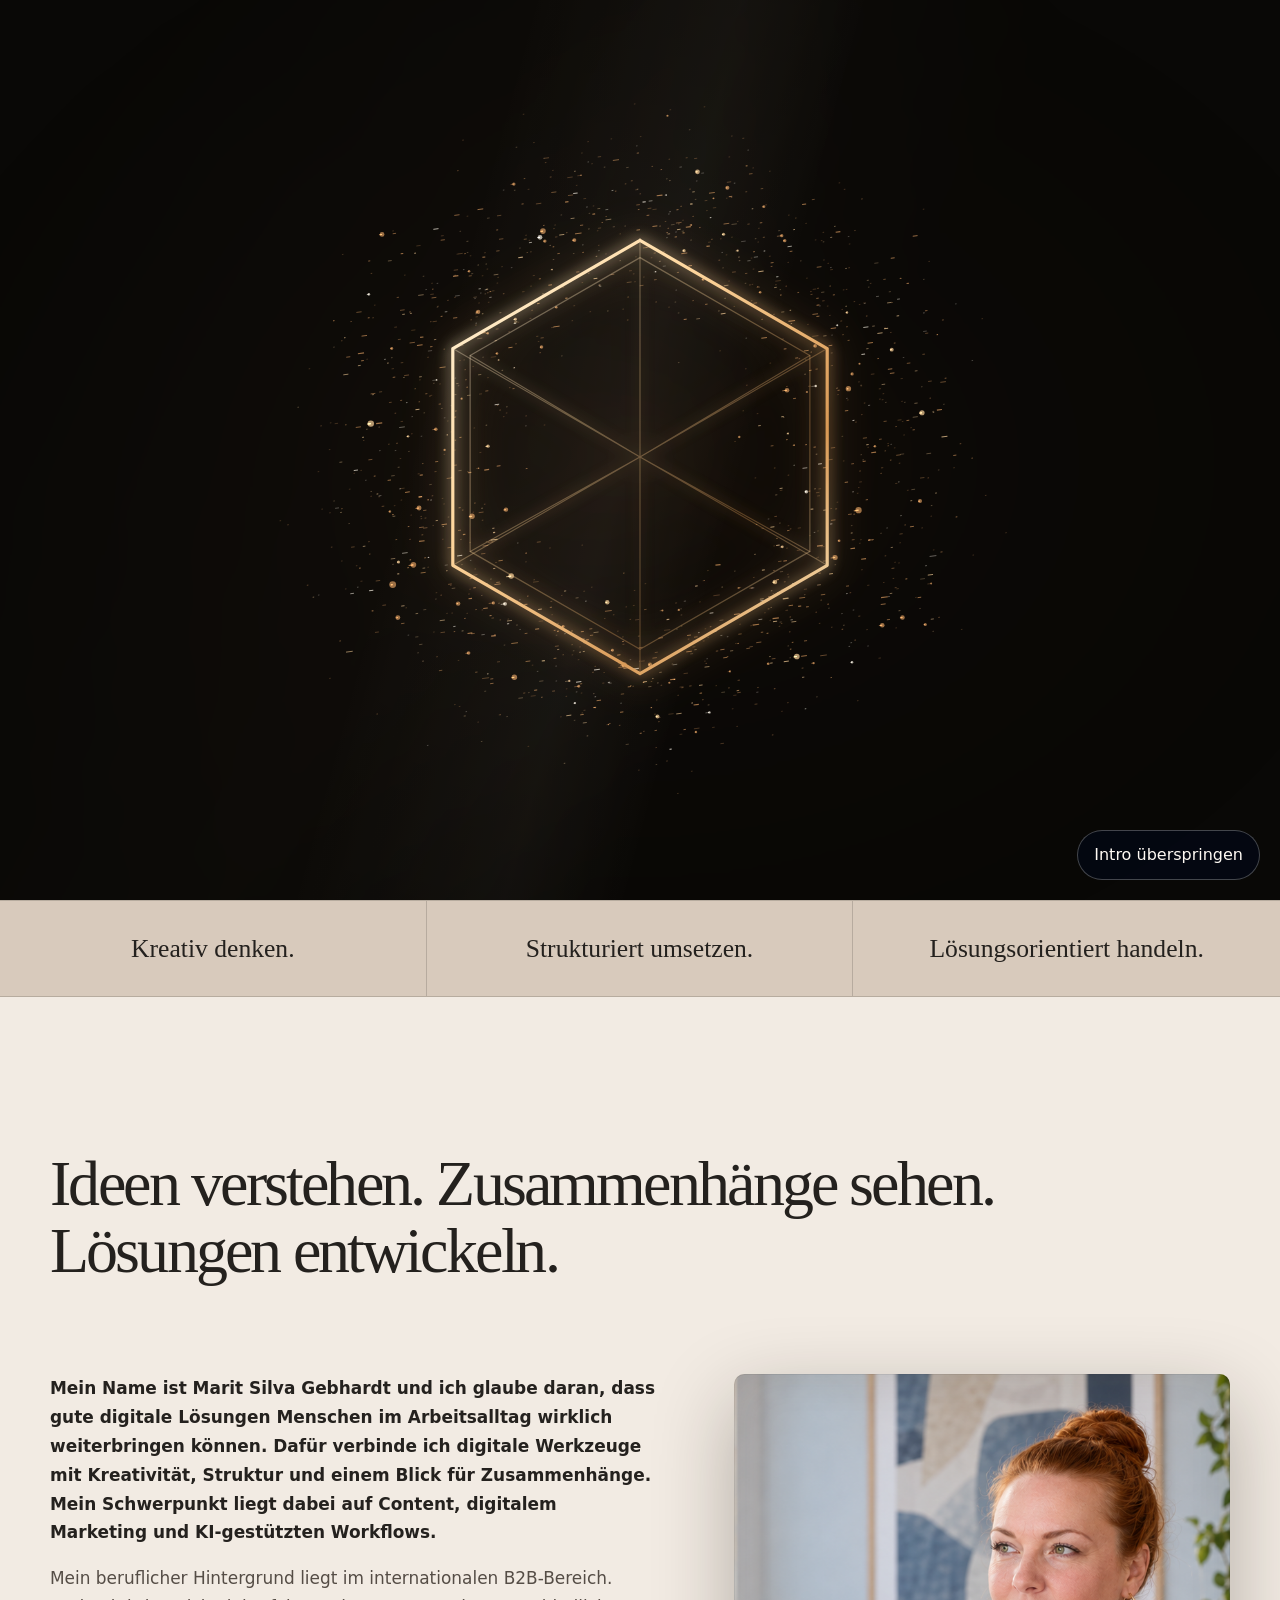
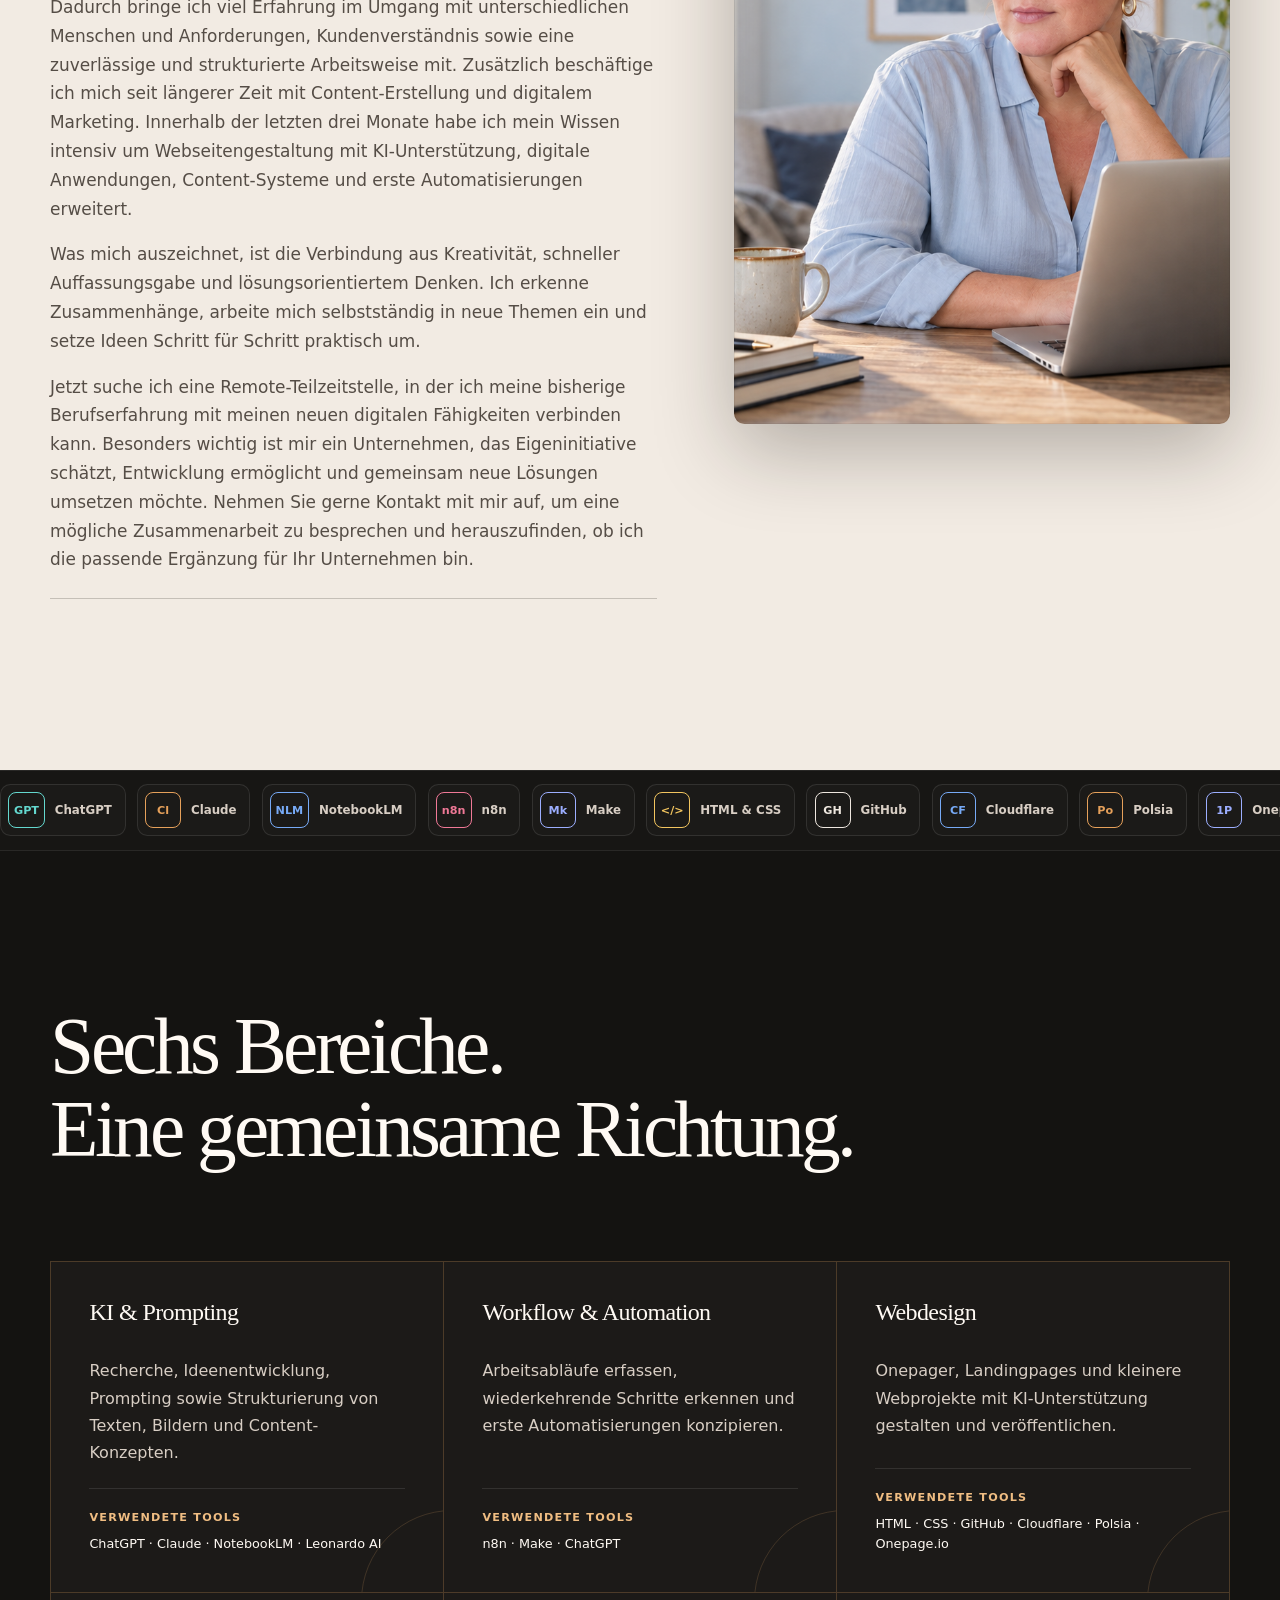
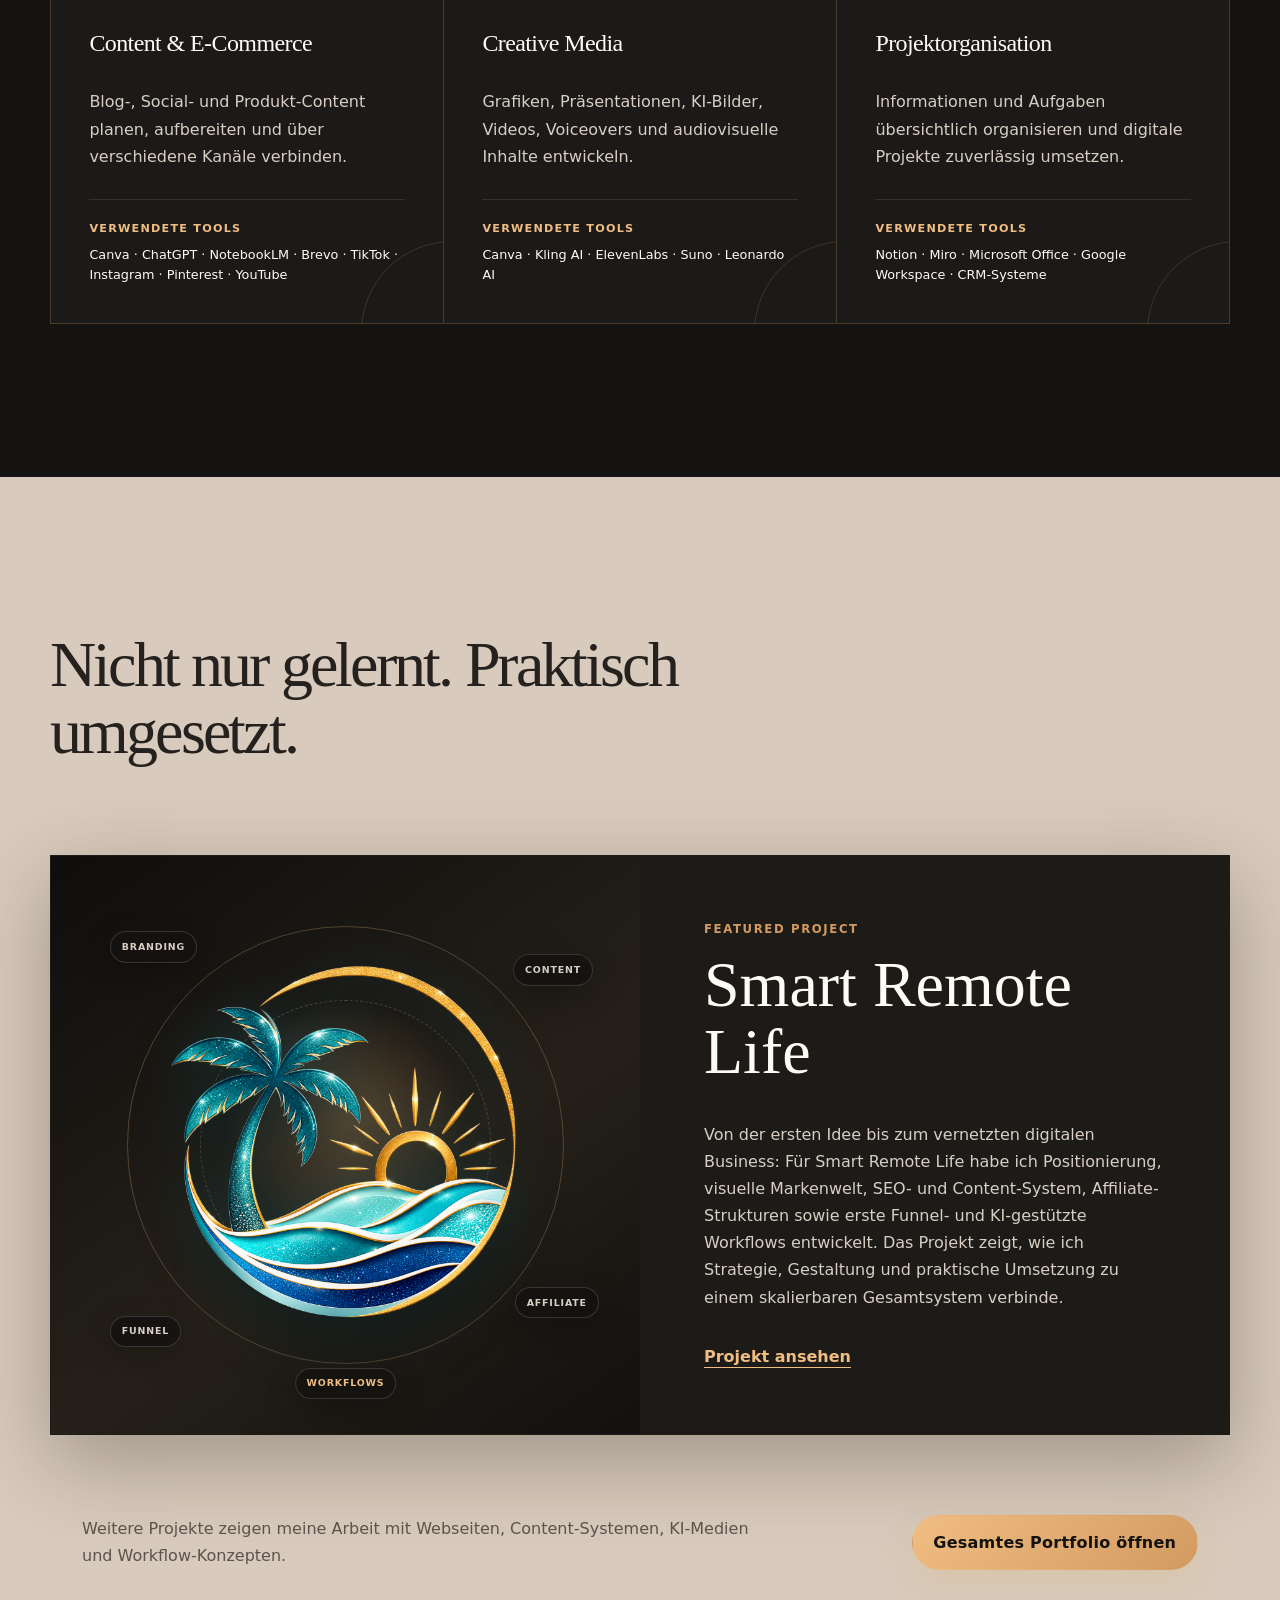
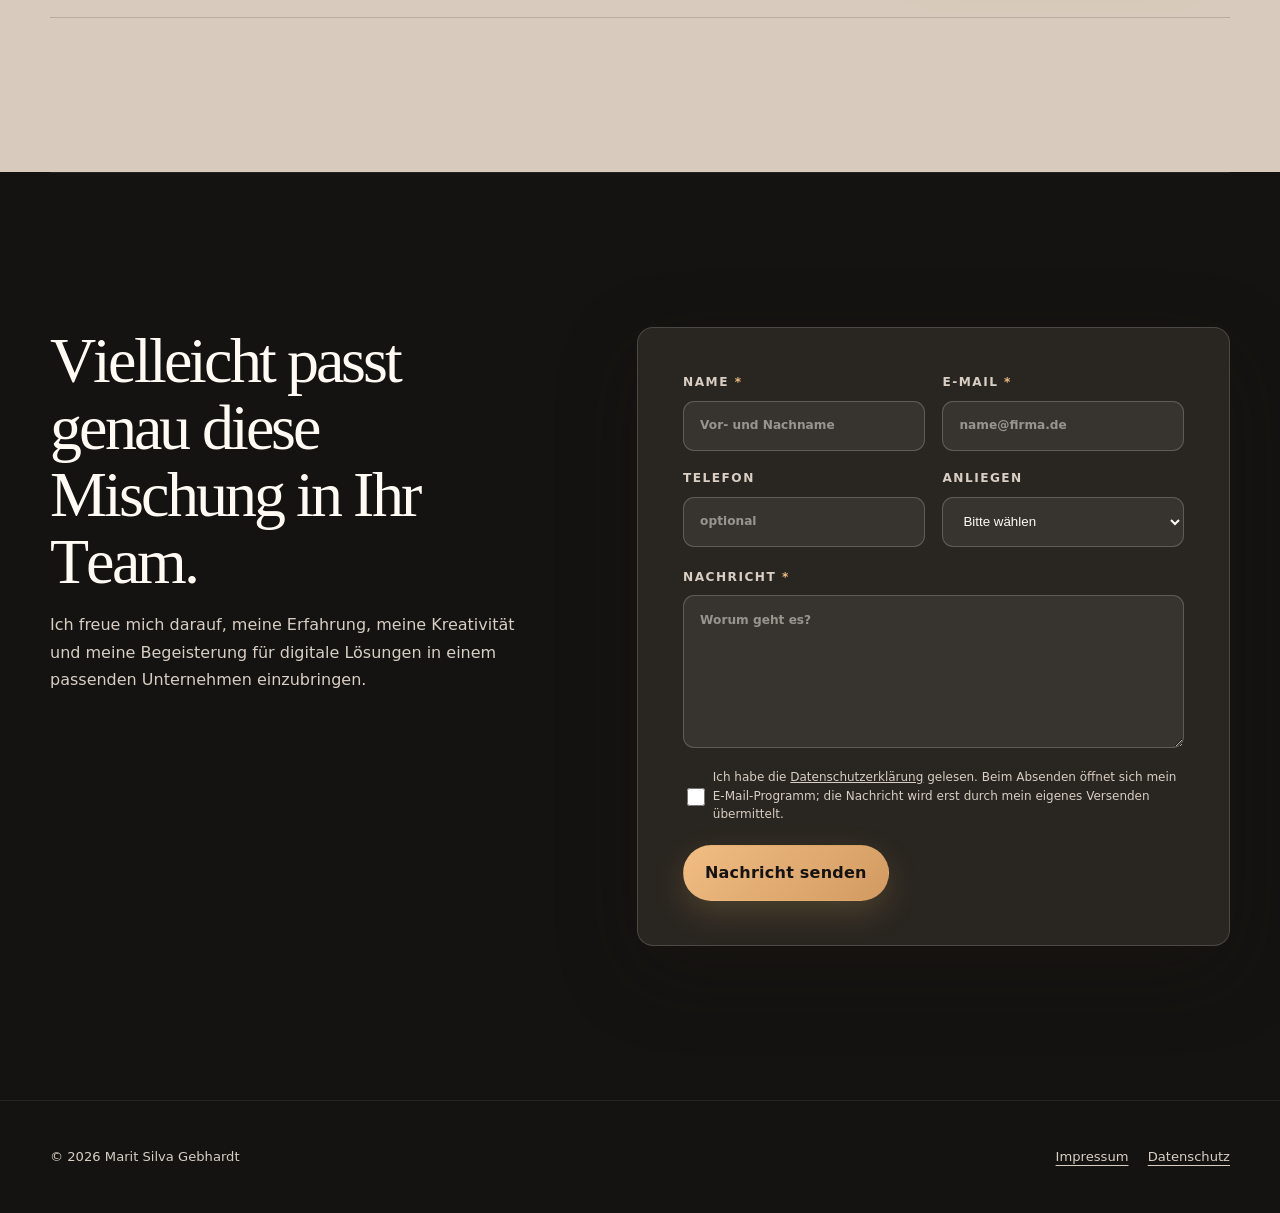
==== commit 7d402b9c: "Add files via upload" ====
--- a/index.html
+++ b/index.html
@@ -57,7 +57,7 @@
   <div class="scroll-orbit" aria-hidden="true"><span id="scrollComet"></span></div>
 
   <header class="site-header" id="top">
-    <a class="brand" href="#top" aria-label="Marit Silva Gebhardt – Startseite">
+    <a class="brand" href="#top" data-scroll-top aria-label="Zum Anfang der Seite">
       <span class="brand-mark">MSG</span>
       <span class="brand-name">Marit Silva Gebhardt</span>
     </a>
@@ -188,7 +188,7 @@
           <p data-de="Ich freue mich darauf, meine Erfahrung, meine Kreativität und meine Begeisterung für digitale Lösungen in einem passenden Unternehmen einzubringen." data-en="I look forward to bringing my experience, creativity and enthusiasm for digital solutions to the right company.">Ich freue mich darauf, meine Erfahrung, meine Kreativität und meine Begeisterung für digitale Lösungen in einem passenden Unternehmen einzubringen.</p>
         </div>
 
-        <form class="contact-form reveal" name="portfolio-contact" action="mailto:mette.tentary@outlook.de" method="post" enctype="text/plain" data-email-recipient="mette.tentary@outlook.de">
+        <form class="contact-form reveal" name="portfolio-contact" data-email-recipient="mette.tentary@outlook.de">
           <div class="contact-form-grid">
             <label><span><span data-de="Name" data-en="Name">Name</span> <b aria-hidden="true">*</b></span><input type="text" name="name" autocomplete="name" required data-placeholder-de="Vor- und Nachname" data-placeholder-en="First and last name" placeholder="Vor- und Nachname"></label>
             <label><span><span data-de="E-Mail" data-en="Email">E-Mail</span> <b aria-hidden="true">*</b></span><input type="email" name="email" autocomplete="email" required data-placeholder-de="name@firma.de" data-placeholder-en="name@company.com" placeholder="name@firma.de"></label>
@@ -204,7 +204,6 @@
           <label class="message-field"><span><span data-de="Nachricht" data-en="Message">Nachricht</span> <b aria-hidden="true">*</b></span><textarea name="message" rows="6" required data-placeholder-de="Worum geht es?" data-placeholder-en="How can I help?" placeholder="Worum geht es?"></textarea></label>
           <label class="consent"><input type="checkbox" name="privacy" required><span><span data-de="Ich habe die " data-en="I have read the ">Ich habe die </span><a href="datenschutz.html" data-de="Datenschutzerklärung" data-en="privacy policy">Datenschutzerklärung</a><span data-de=" gelesen. Beim Absenden öffnet sich mein E-Mail-Programm; die Nachricht wird erst durch mein eigenes Versenden übermittelt." data-en=". Submitting opens my email application; the message is only transmitted when I send it myself."> gelesen. Beim Absenden öffnet sich mein E-Mail-Programm; die Nachricht wird erst durch mein eigenes Versenden übermittelt.</span></span></label>
           <button class="button button-primary" type="submit" data-de="Nachricht senden" data-en="Send message">Nachricht senden</button>
-          <p class="form-note" data-de="Alternativ erreichen Sie mich direkt unter mette.tentary@outlook.de." data-en="Alternatively, email me directly at mette.tentary@outlook.de.">Alternativ erreichen Sie mich direkt unter mette.tentary@outlook.de.</p>
         </form>
       </div>
     </section>
